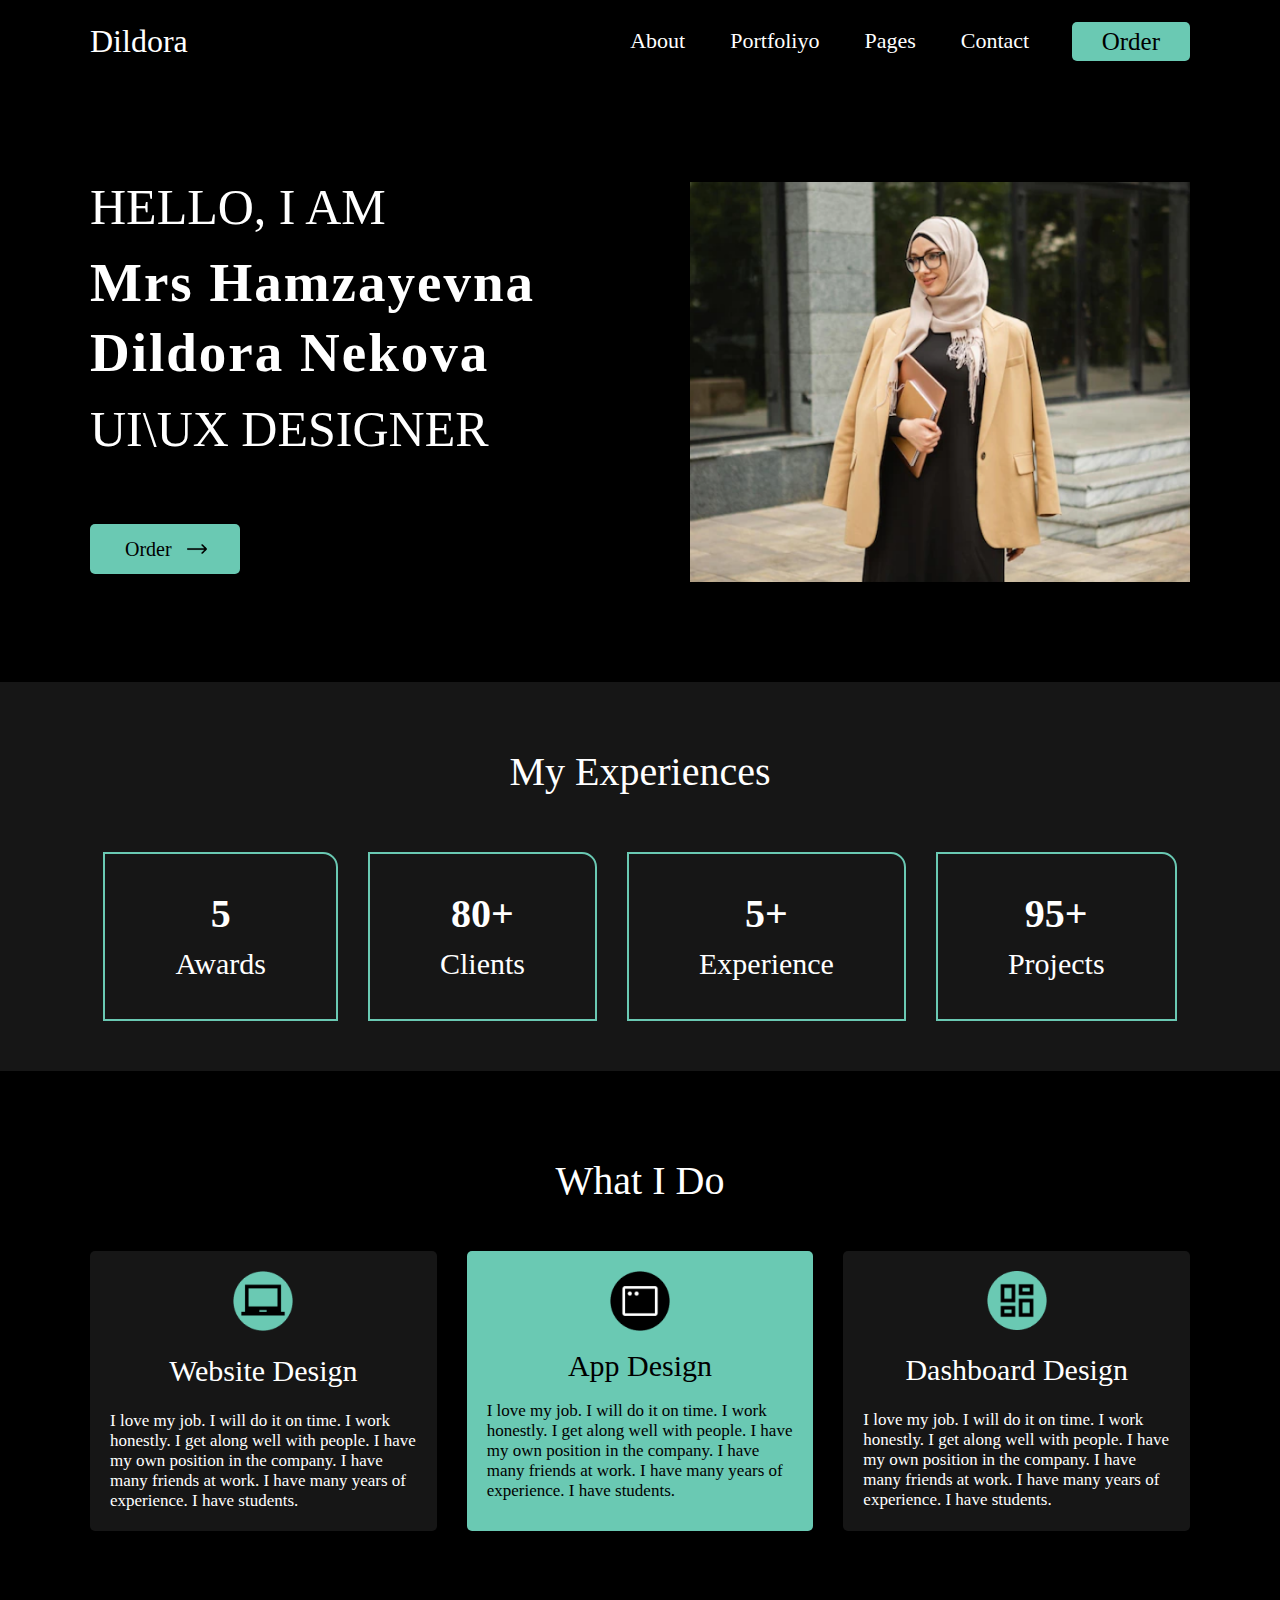
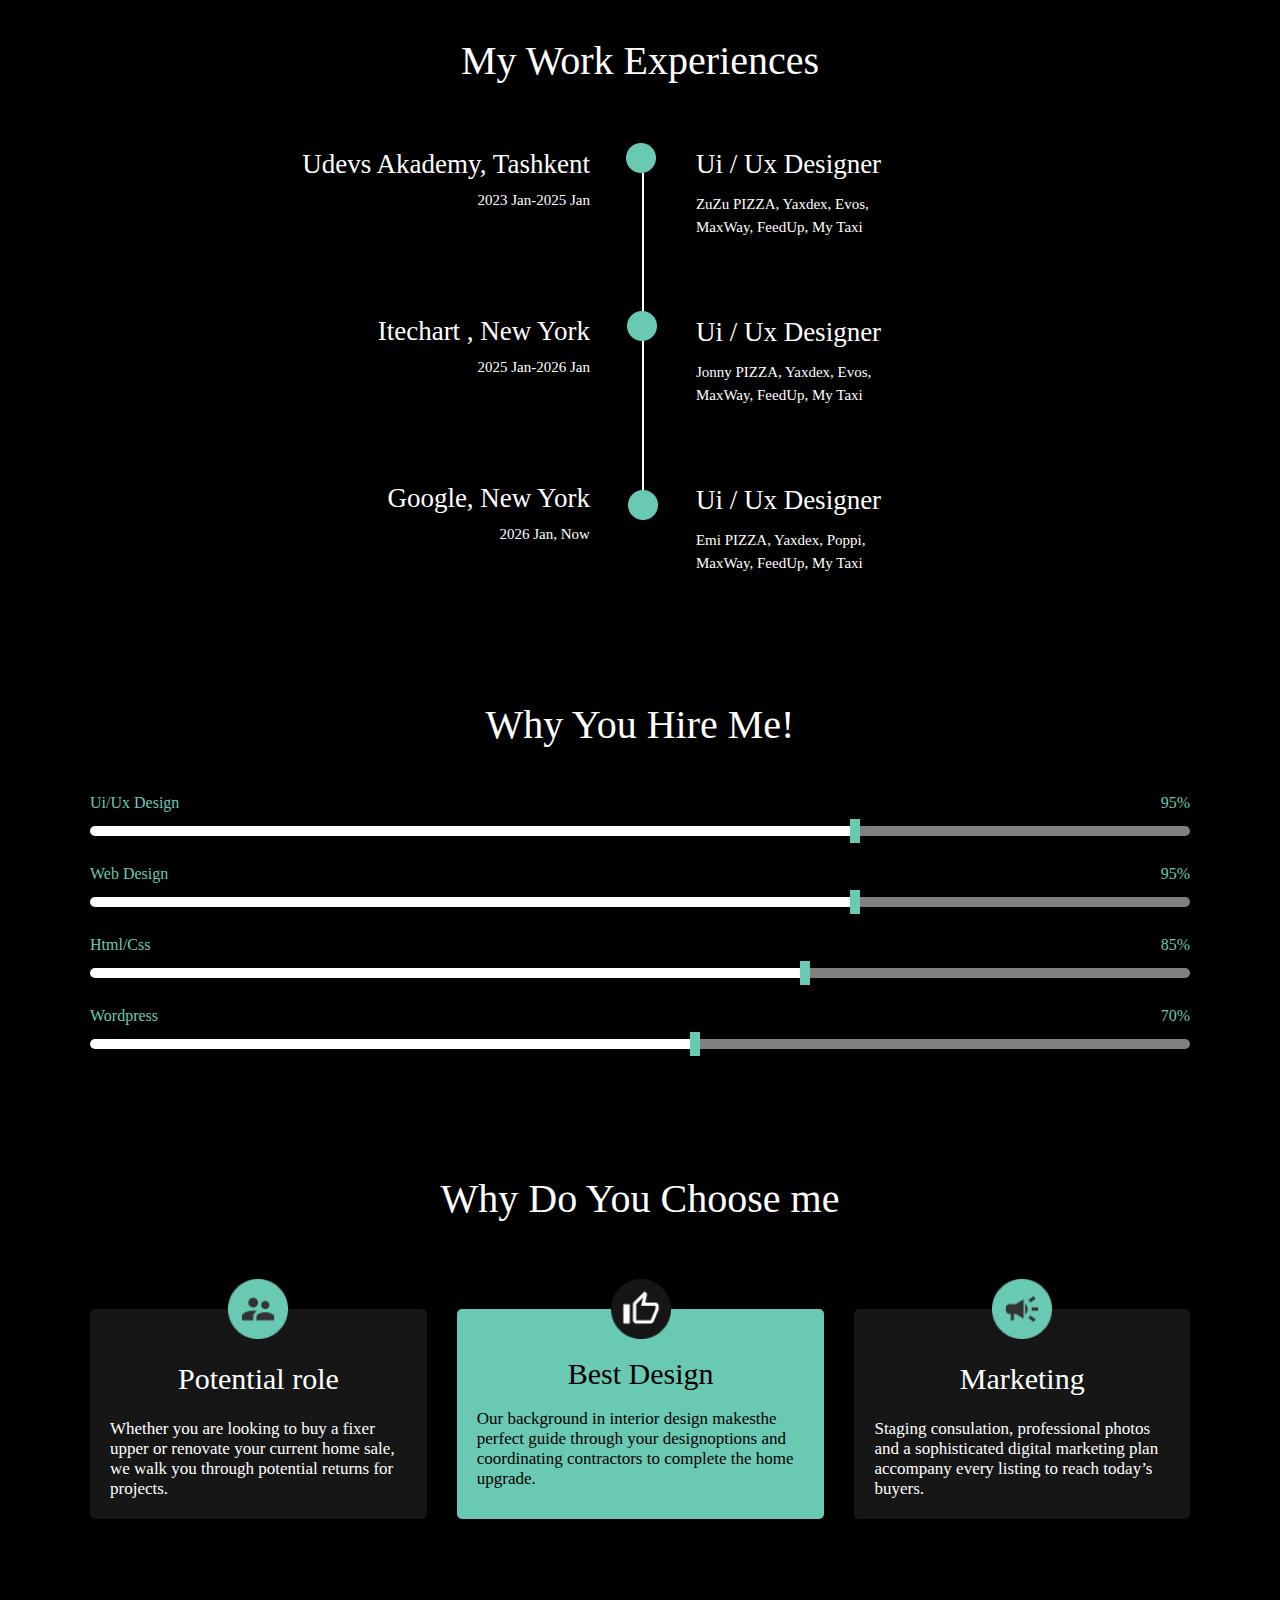
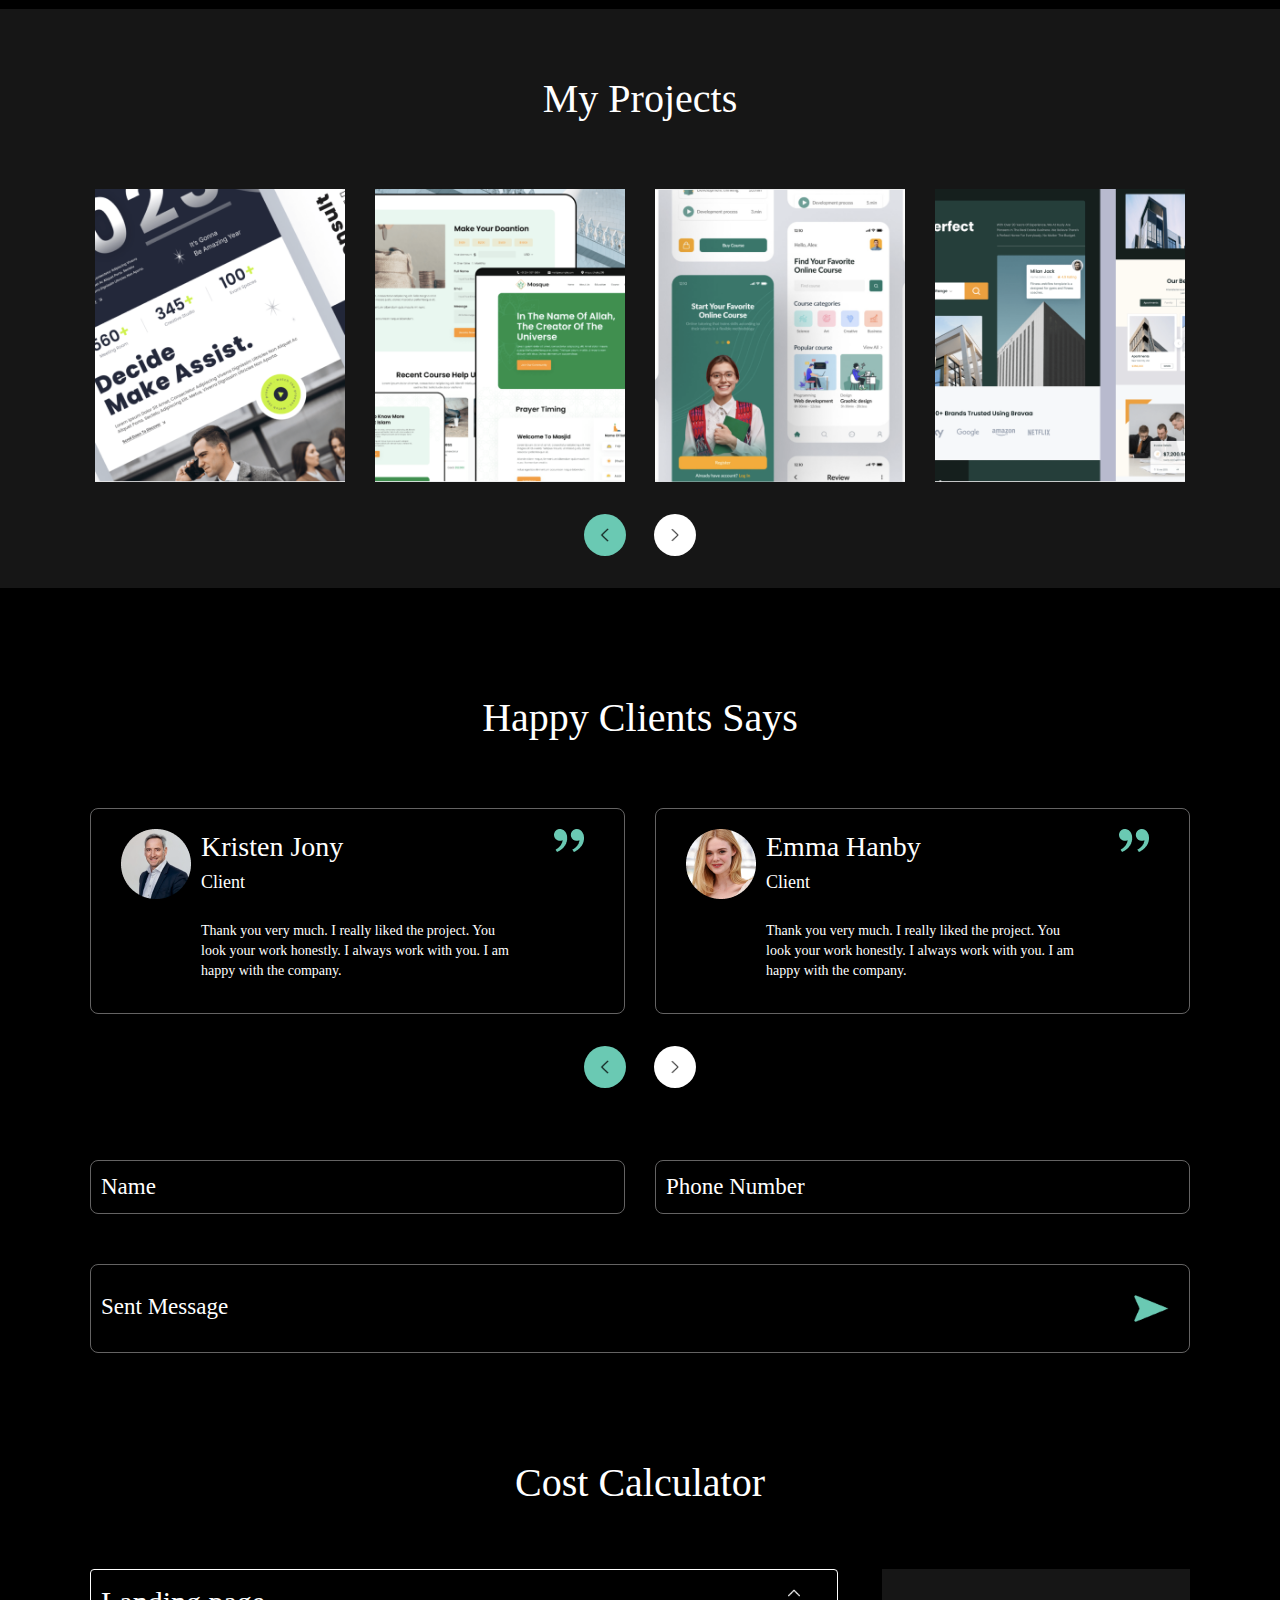
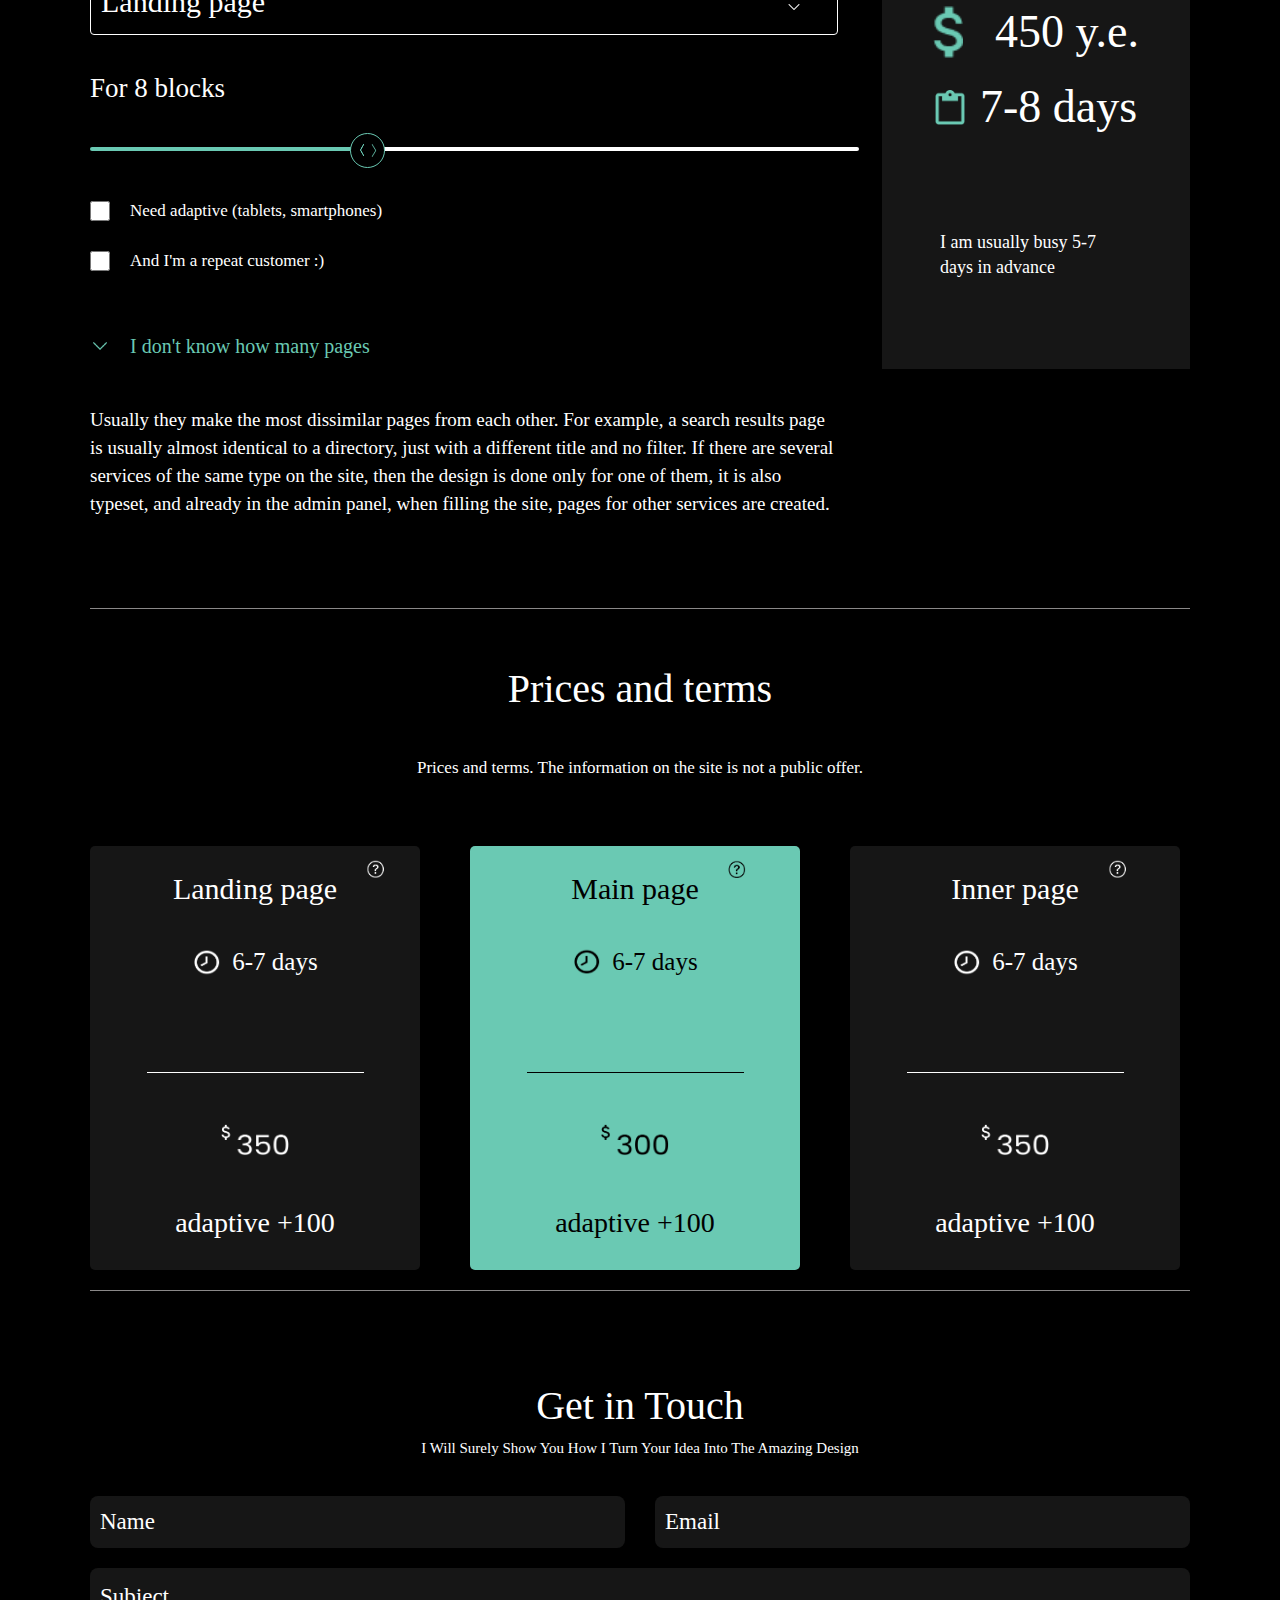
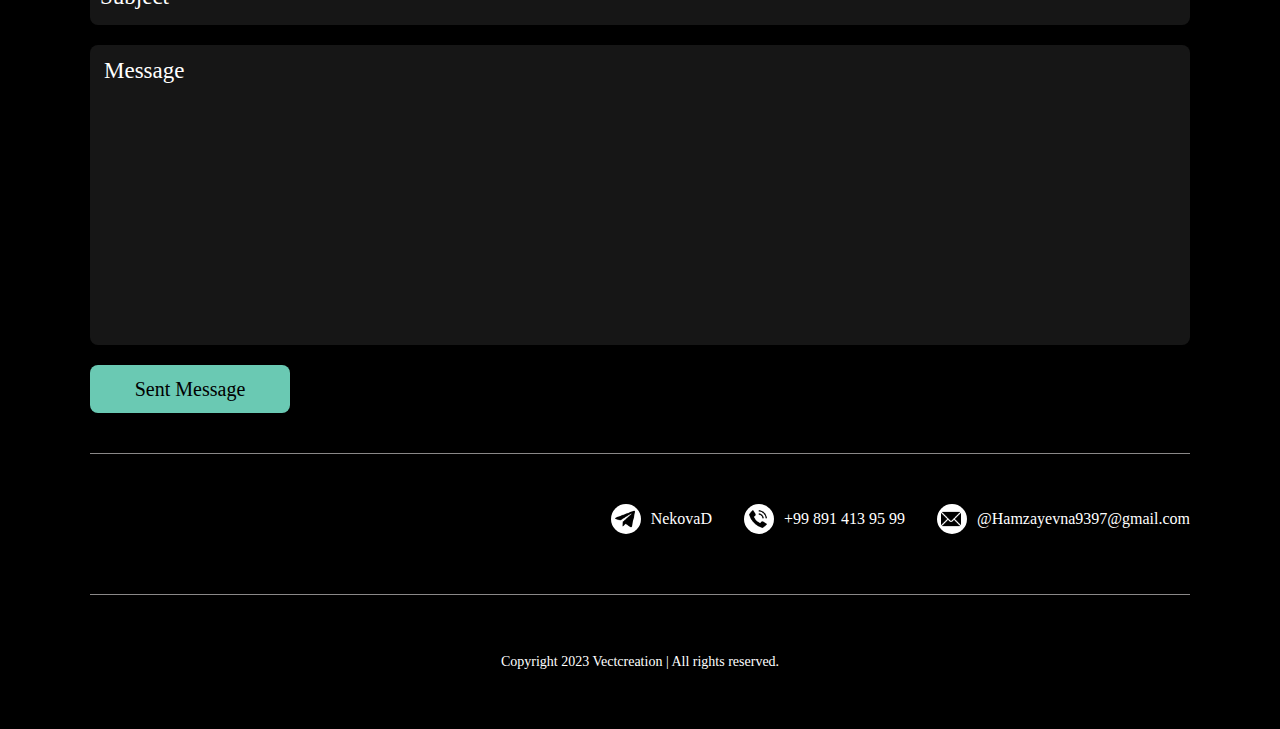
==== index.html @ 7d5b17ce "black site" ====
<!DOCTYPE html>
<html lang="en">
<head>
  <meta charset="UTF-8">
  <meta http-equiv="X-UA-Compatible" content="IE=edge">
  <meta name="viewport" content="width=device-width, initial-scale=1.0">
  <link rel="stylesheet" href="./css/style.css">
  <title>Ottakars</title>
</head>
<body>
  <div class="wrapper">
    <div class="head">
      <div class="container">
        <div class="ottakars">Dildora</div>
        <div class="head__box">
          <ul>
            <li>About</li>
            <li>Portfoliyo</li>
            <li>Pages</li>
            <li>Contact</li>
          </ul>
        </div>
        <div class="btn">Order</div>
      </div>
    </div>

    <div class="container middle">
      <div class="hello">
        <div class="hello__left">
          <div class="hello__title">
            <p>HELLO, I AM</p>
            <h3>Mrs Hamzayevna Dildora Nekova</h3>
            <p>UI\UX DESIGNER</p>
          </div>
          <div class="hello__btn">
            <p>Order</p>
            <img src="./img/rarrow.png" alt="img">
          </div>
        </div>
        <div class="hello__right">
          <img src="./img/image 150.png" alt="img">
        </div>
      </div>
    </div>

    <div class="experiences">
      <div class="cont">
        <div class="experiences__title">
          My Experiences
        </div>
        <div class="experiences__cards">
          <div class="experiences__card">
            <h3>5</h3>
            <p>Awards</p>
          </div>
          <div class="experiences__card">
            <h3>80+</h3>
            <p>Clients</p>
          </div>
          <div class="experiences__card">
            <h3>5+</h3>
            <p>Experience</p>
          </div>
          <div class="experiences__card">
            <h3>95+</h3>
            <p>Projects</p>
          </div>
        </div>
      </div>
    </div>

    <div class="container middle">
      <div class="what">
        <div class="what__title">
          What I Do
        </div>
        <div class="what__in">
          <div class="what__card">
            <img src="./img/Frame 387.png" alt="img">
            <div class="what__card-title">
              Website Design
            </div>
            <div class="what__card-subtitle">
              I love my job. I will do it on time. I work honestly. 
              I get along well with people. I have my own position in the 
              company. I have many friends at work. I have many years of 
              experience. I have students.
            </div>
          </div>
          <div class="what__card2">
            <img src="./img/ph_app-window.png" alt="img">
            <div class="what__card2-title">
              App Design
            </div>
            <div class="what__card2-subtitle">
              I love my job. I will do it on time. I work honestly. I get 
              along well with people. I have my own position in the company. 
              I have many friends at work. I have many years of experience. 
              I have students.
            </div>
          </div>
          <div class="what__card">
            <img src="./img/Frame 385.png" alt="img">
            <div class="what__card-title">
              Dashboard Design
            </div>
            <div class="what__card-subtitle">
              I love my job. I will do it on time. I work honestly. I get 
              along well with people. I have my own position in the company. 
              I have many friends at work. I have many years of experience. 
              I have students.
            </div>
          </div>
        </div>
      </div>

      <div class="mywork">
        <div class="mywork__title">
          My Work Experiences
        </div>
        <div class="mywork__middle">
          <div class="mywork__left">
            <div>
              <div class="mywork__left-title">
                Udevs Akademy, Tashkent
              </div>
              <div class="mywork__left-subtitle">
                2023 Jan-2025 Jan
              </div>
            </div>
            <div>
              <div class="mywork__left-title">
                Itechart , New York
              </div>
              <div class="mywork__left-subtitle">
                2025 Jan-2026 Jan
              </div>
            </div>
            <div>
              <div class="mywork__left-title">
                Google, New York
              </div>
              <div class="mywork__left-subtitle">
                2026 Jan, Now
              </div>
            </div>
          </div>

          <div class="mywork__center">
            <img src="./img/Line 54.png" alt="img" class="line">
            <img src="./img/Ellipse 81.png" alt="img" class="ellips">
            <img src="./img/Ellipse 81.png" alt="img" class="ellips1">
            <img src="./img/Ellipse 81.png" alt="img" class="ellips2">
          </div>

          <div class="mywork__right">
            <div>
              <div class="mywork__left-title">
                Ui / Ux Designer
              </div>
              <div class="mywork__left-subtitle">
                ZuZu PIZZA, Yaxdex, Evos, MaxWay, FeedUp, My Taxi
              </div>
            </div>
            <div>
              <div class="mywork__left-title">
                Ui / Ux Designer
              </div>
              <div class="mywork__left-subtitle">
                Jonny PIZZA, Yaxdex, Evos, MaxWay, FeedUp, My Taxi
              </div>
            </div>
            <div>
              <div class="mywork__left-title">
                Ui / Ux Designer
              </div>
              <div class="mywork__left-subtitle">
                Emi PIZZA, Yaxdex, Poppi, MaxWay, FeedUp, My Taxi
              </div>
            </div>
          </div>
        </div>
        
      </div>

      <div class="whay">
        <div class="whay__title">
          Why You Hire Me!
        </div>
        <div class="whay__protsent">
          <div class="whay__protsent-title">
            <h3>Ui/Ux Design</h3>
            <p>95%</p>
          </div>
          <div class="whay__protsent-deg">
            <div class="whay__line">
              <div class="whay__line-left"></div>
              <div class="whay__line-right"></div>
            </div>
            <div class="whay__cursor"></div>
          </div>
        </div>

        <div class="whay__protsent">
          <div class="whay__protsent-title">
            <h3>Web Design</h3>
            <p>95%</p>
          </div>
          <div class="whay__protsent-deg">
            <div class="whay__line">
              <div class="whay__line-left"></div>
              <div class="whay__line-right"></div>
            </div>
            <div class="whay__cursor"></div>
          </div>
        </div>

        <div class="whay__protsent">
          <div class="whay__protsent-title">
            <h3>Html/Css</h3>
            <p>85%</p>
          </div>
          <div class="whay__protsent-deg">
            <div class="whay__line1">
              <div class="whay__line-left1"></div>
              <div class="whay__line-right1"></div>
            </div>
            <div class="whay__cursor1"></div>
          </div>
        </div>

        <div class="whay__protsent">
          <div class="whay__protsent-title">
            <h3>Wordpress</h3>
            <p>70%</p>
          </div>
          <div class="whay__protsent-deg">
            <div class="whay__line2">
              <div class="whay__line-left2"></div>
              <div class="whay__line-right2"></div>
            </div>
            <div class="whay__cursor2"></div>
          </div>
        </div>

      </div>

      <div class="choos">
        <div class="choos__title">
          Why Do You Choose me
        </div>
        <div class="choos__in">
          <div class="choos__card">
            <img src="./img/Frame 3822.png" alt="img">
            <div class="choos__card-title">
              Potential role
            </div>
            <div class="choos__card-subtitle">
              Whether you are looking to buy a fixer upper or renovate 
              your current home sale, we walk you through potential returns 
              for projects.
            </div>
          </div>
          <div class="choos__card2">
            <img src="./img/Frame 3833.png" alt="img">
            <div class="choos__card2-title">
              Best Design
            </div>
            <div class="choos__card2-subtitle">
              Our background in interior design makesthe perfect guide 
              through your designoptions and coordinating contractors 
              to complete the home upgrade. 
            </div>
          </div>
          <div class="choos__card">
            <img src="./img/Frame 3844.png" alt="img">
            <div class="choos__card-title">
              Marketing
            </div>
            <div class="choos__card-subtitle">
              Staging consulation, professional photos and a sophisticated 
              digital marketing plan accompany every listing to reach 
              today’s buyers.
            </div>
          </div>
        </div>
      </div>
    </div>

    <div class="projects">
      <div class="projects__title">
        My Projects
      </div>
      <div class="projects__imgs">
        <img src="./img/image 1277.png" alt="img">
        <img src="./img/image 1288.png" alt="img">
        <img src="./img/image 1266.png" alt="img">
        <img src="./img/image 1300.png" alt="img">
      </div>
      <div class="projects__btns">
        <img src="./img/left-arroww .png" alt="img" class="btn1">
        <img src="./img/right-chevronn.png" alt="img" class="btn2">
      </div>
    </div>

    <div class="container middle">
      <div class="heppy">
        <div class="heppy__title">
          Happy Clients Says
        </div>
        <div class="heppy__imgs">
          <div class="heppy__left">
            <img src="./img/Ellipse 799.png" alt="img" class="vector1">
            <img src="./img/Vector.png" alt="img" class="vector">
            <div class="heppy__left-title">
              Kristen Jony
            </div> 
            <div class="heppy__left-subtitle">
              Client
            </div>
            <div class="heppy__left-description">
              Thank you very much. I really liked the project. You 
              look your work honestly. I always work with you. I am 
              happy with the company.
            </div>
          </div>

          <div class="heppy__left">
            <img src="./img/Ellipse 800.png" alt="img" class="vector1">
            <img src="./img/Vector.png" alt="img" class="vector">
            <div class="heppy__left-title">
              Emma Hanby
            </div> 
            <div class="heppy__left-subtitle">
              Client
            </div>
            <div class="heppy__left-description">
              Thank you very much. I really liked the project. You 
              look your work honestly. I always work with you. I am 
              happy with the company.
            </div>
          </div>
        </div>
        <div class="heppy__btns">
          <img src="./img/left-arroww .png" alt="img" class="btn1">
          <img src="./img/right-chevronn.png" alt="img" class="btn2">
        </div>
      </div>

      <div class="phone">
        <div class="phone__imgs">
          <div class="phone__left">
            <div class="phone__left-description">
              Name
            </div>
          </div>

          <div class="phone__left">
            <div class="phone__left-description">
              Phone Number
            </div>
          </div>
        </div>
        <div class="phone__btns">
          Sent Message
          <img src="./img/Vector2.png" alt="img">
        </div>
      </div>

      <div class="calculator">
        <div class="calculator__title">
          Cost Calculator
        </div>
        <div class="calculator-head">
          <div class="calculator__top-left">
            <div class="calculator__top-landing">
              <p>Landing page</p>
              <div class="top-bottom">
                <img src="./img/upload222.png" alt="img" class="a1">
                <img src="./img/down-arrow111.png" alt="img" class="a2">
              </div>
            </div>
            <div class="calculator__top-title">
              For  8  blocks
            </div>
            <div class="calculator-deg">
              <img src="./img/Line 59.png" alt="img" class="i1">
              <img src="./img/Line 58.png" alt="img" class="i2">
              <div class="calculator-deg-circle">
                <img src="./img/back444.png" alt="img" class="b1">
                <img src="./img/next333.png" alt="img" class="b2">
              </div>
            </div>
            <div class="chek1">
              <input type="checkbox">
              <p>Need adaptive (tablets, smartphones)</p>
            </div>
            <div class="chek2">
              <input type="checkbox">
              <p>And I'm a repeat customer :)</p>
            </div>
            <div class="calculator__top-bottom">
              <div class="arrow">
                <div class="arrow__title">
                  <img src="./img/down-arrow666.png" alt="img">
                  <p>I don't know how many pages</p>
                </div>
                <div class="arrow__sub">
                  <p>
                    Usually they make the most dissimilar pages from each 
                    other. For example, a search results page is usually 
                    almost identical to a directory, just with a different 
                    title and no filter. If there are several services of 
                    the same type on the site, then the design is done only 
                    for one of them, it is also typeset, and already in the 
                    admin panel, when filling the site, pages for other 
                    services are created.
                  </p>
                </div>
              </div>
            </div>
          </div>

          <div class="calculator__top-right-top">
            <div class="calculator__top-right">
              <div class="dollar">
                <img src="./img/Vector33.png" alt="img">
                <p>450 y.e.</p>
              </div>
              <div class="days">
                <img src="./img/Vector22.png" alt="img">
                <p>7-8 days</p>
              </div>
              <div class="calculator__subtitle">
                <p>I am usually busy 5-7 days in advance</p>
              </div>
            </div>
            <div class="calculator__top-right-b">
              
            </div>
        </div>
        </div>
      </div>

      <hr class="hr1">

      <div class="prices">
        <div class="prices__title">
          <h3>Prices and terms</h3>
          <p>Prices and terms. The information on the site is not a public offer.</p>
        </div>
        <div class="prices__in">
          <div class="prices__card">
            <div class="prices__card-title">
              <img src="./img/Screen2.png" alt="img">
              <h3>Landing page</h3>
            </div>
            <div class="prices__card-subtitle">
              <img src="./img/Screen4.png" alt="img">
              <p>6-7 days</p>
            </div> <hr>
            <div class="prices__image-number">
              <img src="./img/Screen5.png" alt="img">
            </div>
            <div class="prices__bottom">
              <p>adaptive +100</p>
            </div>
          </div>

          <div class="prices__card22">
            <div class="prices__card22-title">
              <img src="./img/Screen1.png" alt="img">
              <h3>Main page</h3>
            </div>
            <div class="prices__card22-subtitle">
              <img src="./img/Screen3.png" alt="img">
              <p>6-7 days</p>
            </div> <hr>
            <div class="prices__image-number">
              <img src="./img/Screen6.png" alt="img">
            </div>
            <div class="prices__bottom2">
              <p>adaptive +100</p>
            </div>
          </div>

          <div class="prices__card">
            <div class="prices__card-title">
              <img src="./img/Screen2.png" alt="img">
              <h3>Inner page</h3>
            </div>
            <div class="prices__card-subtitle">
              <img src="./img/Screen4.png" alt="img">
              <p>6-7 days</p>
            </div> <hr>
            <div class="prices__image-number">
              <img src="./img/Screen5.png" alt="img">
            </div>
            <div class="prices__bottom">
              <p>adaptive +100</p>
            </div>
          </div>
        </div>
      </div>

      <hr class="hr2">

      <div class="get">
        <div class="get__title">
          Get in Touch
        </div>
        <div class="get__subtitle">
          I Will Surely Show You How I Turn Your Idea Into The Amazing Design        </div>
        <div class="get__imgs">
          <div class="get__left">
            <div class="get__left-description">
              Name
            </div>
          </div>

          <div class="get__left">
            <div class="get__left-description">
              Email
            </div>
          </div>
        </div>
        <div class="get__btns">
          Subject
        </div>
        <div class="get__m">
          Message
        </div>
        <div class="get__btn">
          Sent Message
        </div>
      </div>

      <hr class="hr3">

      <div class="contact">
        <div class="telegram">
          <div class="telegram__in">
            <img src="./img/telegram.png" alt="img">
          </div>
          <p>NekovaD</p>
        </div>
        <div class="phone1">
          <div class="phone__in1">
            <img src="./img/telephone-call.png" alt="img">
          </div>
          <p>+99 891 413 95 99</p>
        </div>
        <div class="email">
          <div class="email__in">
            <img src="./img/email.png" alt="img">
          </div>
          <p>@Hamzayevna9397@gmail.com</p>
        </div>
      </div>

      <hr class="hr3">
    </div>

    <div class="all__right">
      <div class="all__right-title">
        Copyright 2023 Vectcreation  |  All rights reserved.
      </div>
    </div>
    
  </div>
</body>
</html>
---- css/style.css ----
/* "*" belgisi barcha elementlarga murojaatni anglatadi*/
* {
  font-family: "Poppins";
  padding: 0;
  margin: 0;
  border: 0;
}
/*bloklarning width ni o`zgarishini verstka uchun qulay qilib beradi*/
*,
*:before,
*:after {
  -moz-box-sizing: border-box;
  -webkit-box-sizing: border-box;
  box-sizing: border-box;
}
:focus,
:active {
  outline: none;
}
a:focus,
a:active {
  outline: none;
}
/*quyidagi teglarni blok qilib beradi*/
nav,
footer,
header,
aside {
  display: block;
}
/*elementlarning hossalarini barcha brauzerlar uchun mo`tadillashtirib beradi*/
html,
body {
  height: 100%;
  width: 100%;
  font-size: 100%;
  line-height: 1;
  font-size: 14px;
  -ms-text-size-adjusst: 100%;
  -moz-text-size-adjusst: 100%;
  -webkit-text-size-adjust: 100%;
}
/*quyidagi teglarning shriftlar oilasini vorislashi taminlanadi*/
input,
button,
textarea {
  font-family: none;
}
/*turli brauzerlarning o`ziga xos hususiyatlarini olib tashlash*/
input:-ms-clear {
  display: none;
}
button {
  cursor: pointer;
}
button:-moz-focus-innesr {
  padding: 0;
  border: 0;
}
/* a,
a:visited {
  text-decoration: none;
} */
a:hover {
  text-decoration: none;
}
ul li {
  list-style: none;
}
img {
  vertical-align: top;
}
/*sarlavharning odatdagi stillarini nullashtirish*/
h1,
h2,
h3,
h4,
h5,
h6 {
  font-size: inherit;
  font-weight: 400;
}

.wrapper {
  background: #000;
  display: flex;
  flex-direction: column;
  justify-content: space-between;
  width: 100%;
  min-height: 100vh;
}


/* Head section */

.head {
  width: 100%;
  display: flex;
  justify-content: center;
  padding: 20px;
}

.container {
  margin: 0 auto;
  display: flex;
  width: 1100px;
  align-items: center;
}

.ottakars {
  color: white;
  font-size: 32px;
}

.head__box {
  width: 100%;
}

.head__box ul {
  margin-left: 200px;
  padding: 10px;
  display: flex;
  justify-content: center;
  width: 100%;
  gap: 45px;
}

.head__box ul li {
  font-size: 22px;
  color: white;
}
 
.btn {
  color: black;
  padding: 7px 30px;
  font-size: 25px;
  background: #6AC9B3;
  border-radius: 5px;
}



/* Hello section */


.hello {
  width: 100%;
  display: flex;
  justify-content: space-between;
  margin: 100px 0;
}

.hello__title p {
  color: white;
  font-size: 50px;
}

.hello__title h3 {
  margin: 16px 0;
  color: white;
  font-size: 55px;
  width: 450px;
  font-weight: bold;
  line-height: 70px;
  letter-spacing: 2px;
}

.hello__btn {
  display: flex;
  align-items: center;
  margin-top: 70px;
}

.hello__btn {
  background: #6AC9B3;
  width: 150px;
  border-radius: 5px;
  padding: 15px 35px;
  gap: 15px;
}

.hello__btn p {
  font-size: 20px;
}

.hello__btn img {
  width: 20px;
}

.hello__right img {
  width: 500px;
}



/* experiences section */


.experiences {
  width: 100%;
  background: #161616;
  padding: 70px 0 50px;
}

.cont {
  margin: 0 auto;
  width: 1100px;
}

.experiences__title {
  font-size: 40px;
  color: white;
  margin-bottom: 60px;
  text-align: center;
}

.experiences__cards {
  display: flex;
  justify-content: center;
  gap: 30px;
}

.experiences__card {
  padding: 40px 70px;
  border: 2px solid #6AC9B3;
  border-radius: 0 15px 0 0;
}

.experiences__card h3 {
  color: white;
  text-align: center;
  font-size: 40px;
  margin-bottom: 15px;
  font-weight: bold;
}

.experiences__card p {
  color: white;
  text-align: center;
  font-size: 30px;
}



/* What section */


.what {
  width: 100%;
}

.what__title {
  width: 100%;
  font-size: 40px;
  text-align: center;
  margin: 90px 0 50px;
  color: white;
}

.what__in {
  width: 100%;
  display: flex;
  gap: 30px;
}

.what__card {
  border-radius: 5px;
  display: flex;
  flex-direction: column;
  align-items: center;
  gap: 25px;
  padding: 20px;
  background: #161616;
}

.what__card img {
  width: 60px;
}

.what__card-title {
  font-size: 30px;
  color: white;
}

.what__card-subtitle {
  font-size: 17px;
  line-height: 20px;
  color: white;
}

.what__card2 {
  border-radius: 5px;
  display: flex;
  flex-direction: column;
  align-items: center;
  gap: 20px;
  padding: 20px;
  background: #6AC9B3;
}

.what__card2-title {
  font-size: 30px;
  color: black;
}

.what__card2-subtitle {
  font-size: 17px;
  line-height: 20px;
  color: black;
}

.what__card2 img {
  width: 60px;
}



/* mywork section */


.middle {
  flex-direction: column;
}

.mywork__title {
  text-align: center;
  font-size: 40px;
  margin: 110px 0 70px;
  color: white;
}

.mywork__middle {
  display: flex;
  margin-right: 12%;
  gap: 30px;
}

.mywork__left {
  display: flex;
  flex-direction: column;
  align-items: end;
  width: 400px;
  gap: 110px;
}

.mywork__left div {
  text-align: end;
}

.mywork__right {
  display: flex;
  flex-direction: column;
  align-items: flex-end;
  gap: 80px;
}

.mywork__right .mywork__left-subtitle{
  width: 220px;
  line-height: 23px;
}

.mywork__left-title {
  font-size: 27px;
  color: white;
  margin-bottom: 15px;
}

.mywork__left-subtitle {
  font-size: 15px;
  color: white;
}

.mywork__center .line {
  width: 2px;
  height: 340px;
  color: #6AC9B3;
}

.mywork__center {
  position: relative;
  padding: 22px;
}

.mywork__center .ellips {
  position: absolute;
  top: -8px;
  left: 6px;
}

.mywork__center .ellips1 {
  position: absolute;
  top: 160px;
  left: 7px;
}

.mywork__center .ellips2 {
  position: absolute;
  bottom: 55px;
  left: 8px;
}




/* Whay section */


.whay {
  margin-top: 130px;
  width: 100%;
}

.whay__title {
  color: white;
  font-size: 40px;
  text-align: center;
  margin-bottom: 20px;
}

.whay__protsent {
  padding-top: 30px;
}

.whay__protsent-title {
  display: flex;
  justify-content: space-between;
  margin-bottom: 15px;
}

.whay__protsent-title h3 {
  color: white;
  font-size: 16px;
  color: #6AC9B3;
}

.whay__protsent-title p {
  color: white;
  font-size: 16px;
  color: #6AC9B3;
}

.whay__protsent-deg {
  width: 100%;
  position: relative;
}

.whay__line {
  display: flex;
}

.whay__line-left {
  background: #FFFFFF;
  height: 10px;
  border-radius: 15px 0 0 15px;
  width: 70%;
}

.whay__line-right {
  background: #FFFFFF80;
  height: 10px;
  border-radius: 0 15px 15px 0;
  width: 30%;
}

.whay__cursor {
  position: absolute;
  right: 330px;
  top: -7px;
  height: 24px;
  width: 10px;
  background: #6AC9B3;
}

.whay__line1 {
  display: flex;
}

.whay__line-left1 {
  background: #FFFFFF;
  height: 10px;
  border-radius: 15px 0 0 15px;
  width: 65%;
}

.whay__line-right1 {
  background: #FFFFFF80;
  height: 10px;
  border-radius: 0 15px 15px 0;
  width: 35%;
}

.whay__cursor1 {
  position: absolute;
  right: 380px;
  top: -7px;
  height: 24px;
  width: 10px;
  background: #6AC9B3;
}

.whay__line2 {
  display: flex;
}

.whay__line-left2 {
  background: #FFFFFF;
  height: 10px;
  border-radius: 15px 0 0 15px;
  width: 55%;
}

.whay__line-right2 {
  background: #FFFFFF80;
  height: 10px;
  border-radius: 0 15px 15px 0;
  width: 45%;
}

.whay__cursor2 {
  position: absolute;
  right: 490px;
  top: -7px;
  height: 24px;
  width: 10px;
  background: #6AC9B3;
}



/* Choose section */



.choos {
  width: 100%;
  margin-top: 40px;
}

.choos__title {
  width: 100%;
  font-size: 40px;
  text-align: center;
  margin: 90px 0 90px;
  color: white;
}

.choos__in {
  width: 100%;
  display: flex;
  gap: 30px;
}

.choos__card {
  border-radius: 5px;
  display: flex;
  flex-direction: column;
  align-items: center;
  gap: 25px;
  padding: 20px;
  background: #161616;
}

.choos__card img {
  margin-top: -50px;
  width: 60px;
}

.choos__card-title {
  font-size: 30px;
  color: white;
}

.choos__card-subtitle {
  font-size: 17px;
  line-height: 20px;
  color: white;
}

.choos__card2 {
  border-radius: 5px;
  display: flex;
  flex-direction: column;
  align-items: center;
  gap: 20px;
  padding: 20px;
  background: #6AC9B3;
}

.choos__card2-title {
  font-size: 30px;
  color: black;
}

.choos__card2-subtitle {
  font-size: 17px;
  line-height: 20px;
  color: black;
}

.choos__card2 img {
  width: 60px;
  margin-top: -50px;
}



/* projects section */


.projects {
  margin-top: 90px;
  width: 100%;
  background: #161616;
}

.projects__title {
  text-align: center;
  color: white;
  font-size: 40px;
  padding: 10px 0;
  margin: 60px 0;
}

.projects__imgs {
  display: flex;
  justify-content: center;
  gap: 30px;
}

.projects__imgs img {
  width: 250px;
}

.btn1 {
  background: #6AC9B3;
}

.btn2 {
  background: white;
}

.projects__btns {
  display: flex;
  justify-content: center;
  padding: 32px;
  gap: 28px;
}

.projects__btns img {
  padding: 14px;
  height: 42px;
  border-radius: 50%;
}



/* Heppy section */



.heppy {
  margin-top: 40px;
  width: 100%;
  background: black;
}

.heppy__title {
  text-align: center;
  color: white;
  font-size: 40px;
  padding: 10px 0;
  margin: 60px 0;
}

.heppy__imgs {
  display: flex;
  justify-content: center;
  gap: 30px;
}

.heppy__left {
  border: 1px solid rgb(100, 99, 99);
  border-radius: 8px;
  padding: 24px 110px 32px;
  position: relative;
}

.vector1 {
  top: 20px;
  left: 30px;
  position: absolute;
}

.vector {
  position: absolute;
  top: 20px;
  right: 40px;
}

.heppy__left-title {
  margin-bottom: 12px;
  color: white;
  font-size: 28px;
}

.heppy__left-subtitle {
  color: white;
  margin-bottom: 30px;
  font-size: 18px;
}

.heppy__left-description {
  color: white;
  line-height: 20px;
}

.btn1 {
  background: #6AC9B3;
}

.btn2 {
  background: white;
}

.heppy__btns {
  display: flex;
  justify-content: center;
  padding: 32px;
  gap: 28px;
}

.heppy__btns img {
  padding: 14px;
  height: 42px;
  border-radius: 50%;
}




/* phone section */


.phone {
  margin-top: 40px;
  width: 100%;
  background: black;
}

.phone__left {
  border: 1px solid rgb(100, 99, 99);
  border-radius: 8px;
  padding: 16px 10px;
  width: 100%;
  position: relative;
}

.phone__imgs {
  display: flex;
  justify-content: center;
  gap: 30px;
}

.phone__left-description {
  color: white;
  font-size: 23px;
  line-height: 20px;
}

.phone__btns {
  border: 1px solid rgb(100, 99, 99);
  border-radius: 8px;
  padding: 30px 20px 30px 10px;
  width: 100%;
  color: white;
  font-size: 23px;
  margin-top: 50px;
  display: flex;
  justify-content: space-between;
  position: relative;
}

.phone__btns img {
  width: 35px;
}



/* calculator section */

.calculator {
  width: 100%;
  margin: 110px 0 90px;
}

.calculator__title {
  font-size: 40px;
  color: white;
  margin-bottom: 66px;
  text-align: center;
}

.calculator-head {
  width: 100%;
  display: flex;
  justify-content: space-between;
}

.calculator__top-left {
  width: 68%;
  display: flex;
  flex-direction: column;
}

.calculator__top-landing {
  display: flex;
  justify-content: space-between;
  padding: 17px 35px 17px 10px;
  border-radius: 4px;
  border: 1px solid white;
  margin-bottom: 20px;
}

.calculator__top-landing p {
  color: white;
  font-size: 30px;
}

.top-bottom {
  display: flex;
  flex-direction: column;
}

.a1 {
  width: 12px;
  margin-left: 2px;
}

.a2 {
  width: 16px;
}

.calculator__top-title {
  margin-top: 20px;
  font-size: 27px;
  color: white;
}

.calculator-deg {
  position: relative;
  display: flex;
  margin: 45px 0;
}

.i1 {
  height: 4px;
  border-radius: 4px 0 0 4px;
}

.i2 {
  border-radius: 0 4px 4px 0;
  height: 4px;
}

.calculator-deg-circle {
  width: 35px;
  height: 35px;
  border-radius: 50%;
  display: flex;
  align-items: center;
  justify-content: center;
  position: absolute;
  top: -14px;
  left: 260px;
  gap: 3px;
  background: #000;
  border: 1px solid #6AC9B3;
  margin-bottom: 60px;
}

.b1 {
  width: 10px;
  height: 18px;
}

.b2 {
  width: 8px;
  height: 13px;
}

.chek1 {
  display: flex;
  gap: 20px;
  margin-bottom: 20px;
  align-items: center;
}

.chek1 p {
  color: white;
  font-size: 17px;
}

.chek1 input {
  height: 30px;
  width: 20px;
}

.chek2 input {
  height: 30px;
  width: 20px;
}

.chek2 {
  display: flex;
  gap: 20px;
  align-items: center;
}

.chek2 p {
  color: white;
  font-size: 17px;
}

.arrow__title {
  display: flex;
  margin-top: 60px;
  align-items: center;
}

.arrow__title img {
  width: 20px;
  margin-right: 20px;
}

.arrow__title p {
  color: #6AC9B3;
  font-size: 20px;
}

.arrow__sub {
  margin-top: 50px;
}

.arrow__sub p {
  color: white;
  line-height: 28px;
  font-size: 19px;
}

.calculator__top-right-top {
  display: flex;
  flex-direction: column;
  width: 28%;
}

.calculator__top-right {
  width: 100%;
  height: 400px;
  background: #161616;
  display: flex;
  flex-direction: column;
  align-items: center;
  padding: 37px;
}

.dollar {
  display: flex;
  gap: 15px;
  margin-bottom: 26px;
  align-items: center;
}

.dollar img {
  width: 30px;
  margin-right: 17px;
}

.dollar p {
  color: white;
  font-size: 46px;
}

.days {
  display: flex;
  gap: 15px;
  align-items: center;
}

.days img {
  width: 30px;
}

.days p {
  color: white;
  font-size: 46px;
}

.calculator__subtitle {
  font-size: 18px;
  color: white;
  width: 160px;
  margin-left: -32px;
  line-height: 25px;
  margin-top: 100px;
}

.calculator__top-right-b {
  background: #000;
  height: 100px;
  width: 100%;
}


.hr1 {
  width: 100%;
  height: 1px;
  background: rgb(138, 136, 136);
}

.hr2 {
  width: 100%;
  height: 1px;
  margin-top: 20px;
  background: rgb(138, 136, 136);
}

.hr3 {
  width: 100%;
  height: 1px;
  margin-top: 40px;
  background: rgb(138, 136, 136);
}


/* prices section */



.prices {
  width: 100%;
}

.prices__title {
  width: 100%;
}

.prices__title h3 {
  font-size: 40px;
  text-align: center;
  margin: 60px 0 50px;
  color: white;
}

.prices__title p {
  font-size: 17px;
  text-align: center;
  margin: 0px 0 70px;
  color: white;
}

.prices__in {
  width: 100%;
  display: flex;
  gap: 50px;
}

.prices__card {
  border-radius: 5px;
  display: flex;
  flex-direction: column;
  align-items: center;
  gap: 25px;
  padding: 10px;
  width: 30%;
  background: #161616;
}

.prices__card22 {
  border-radius: 5px;
  display: flex;
  flex-direction: column;
  align-items: center;
  gap: 25px;
  padding: 10px;
  width: 30%;
  background: #6AC9B3;
}

.prices__card hr {
  background: white;
  width: 70%;
  height: 1px;
}

.prices__card22 hr {
  background: black;
  width: 70%;
  height: 1px;
}

.prices__card2 hr {
  background: black;
  width: 70%;
  height: 1px;
}

.prices__card-title {
  position: relative;
}

.prices__card22-title {
  position: relative;
}

.prices__card-title img {
  position: absolute;
  width: 24px;
  height: 26px;
  top: 0;
  right: -50px;
}

.prices__card22-title img {
  position: absolute;
  width: 24px;
  height: 26px;
  top: 0;
  right: -50px;
}

.prices__card-title h3 {
  font-size: 30px;
  color: white;
  margin: 18px 0;
}

.prices__card22-title h3 {
  font-size: 30px;
  color: black;
  margin: 18px 0;
}

.prices__image-number {
  margin: 25px 0 28px;
}

.prices__image-number img {
  width: 70px;
  height: 33px;
}

.prices__bottom {
  color: white;
  font-size: 28px;
  margin-bottom: 23px;
}

.prices__bottom2 {
  color: black;
  font-size: 28px;
  margin-bottom: 23px;
}

.prices__card-subtitle {
  display: flex;
  width: 100%;
  gap: 10px;
  align-items: center;
  justify-content: center;
  margin-bottom: 70px;
}

.prices__card22-subtitle {
  display: flex;
  width: 100%;
  gap: 10px;
  align-items: center;
  justify-content: center;
  margin-bottom: 70px;
}

.prices__card-subtitle p {
  font-size: 25px;
  line-height: 20px;
  color: white;
}

.prices__card22-subtitle p {
  font-size: 25px;
  line-height: 20px;
  color: black;
}

.prices__card-subtitle img {
  width: 30px;
  height: 30px;
}

.prices__card22-subtitle img {
  width: 30px;
  height: 30px;
}





/* phone section */


.get {
  margin-top: 40px;
  width: 100%;
  background: black;
}

.get__title {
  color: white;
  font-size: 40px;
  text-align: center;
  margin: 55px 0 15px;
}

.get__subtitle {
  color: white;
  font-size: 15px;
  text-align: center;
  margin-bottom: 40px;
}

.get__left {
  background: #161616;
  border-radius: 8px;
  padding: 16px 10px;
  width: 100%;
  position: relative;
}

.get__imgs {
  display: flex;
  justify-content: center;
  gap: 30px;
}

.get__left-description {
  color: white;
  font-size: 23px;
  line-height: 20px;
}

.get__btns {
  background: #161616;
  border-radius: 8px;
  padding: 17px 20px 17px 10px;
  width: 100%;
  color: white;
  font-size: 23px;
  margin-top: 20px;
  display: flex;
  justify-content: space-between;
  position: relative;
}

.get__m {
  width: 100%;
  height: 300px;
  background: #161616;
  border-radius: 8px;
  margin-top: 20px;
  color: white;
  font-size: 23px;
  padding: 14px;
}

.get__btn {
  background: #6AC9B3;
  font-size: 20px;
  color: black;
  padding: 14px;
  width: 200px;
  margin-top: 20px;
  border-radius: 8px;
  text-align: center;
}



/* contact section */


.contact {
  display: flex;
  justify-content: flex-end;
  gap: 32px;
  width: 100%;
  margin: 50px 0 20px;
}

.telegram {
  display: flex;
  gap: 15px;
  align-items: center;
  gap: 10px;
}

.telegram p {
  color: white;
  font-size: 16px;
}

.telegram__in {
  display: flex;
  align-items: center;
  padding-left: 4px;
  width: 30px;
  height: 30px;
  background: white;
  border-radius: 50%;
}

.telegram__in img {
  width: 20px;
  height: 20px;
}

.phone1 {
  display: flex;
  gap: 15px;
  align-items: center;
  gap: 10px;
}

.phone__in1 {
  display: flex;
  align-items: center;
  padding-left: 4px;
  gap: 15px;
  width: 30px;
  height: 30px;
  background: white;
  border-radius: 50%;
}

.phone__in1 img { 
  width: 20px;
  height: 20px;
}

.phone1 p {
  color: white;
  font-size: 16px;
}

.email {
  display: flex;
  gap: 15px;
  align-items: center;
  gap: 10px;
}

.email__in {
  display: flex;
  align-items: center;
  padding-left: 4px;
  gap: 15px;
  width: 30px;
  height: 30px;
  background: white;
  border-radius: 50%;
}

.email__in img {
  width: 20px;
  height: 20px;
}

.email p {
  color: white;
  font-size: 16px;
}




/* All section */


.all__right {
  padding: 30px;
  width: 100%;
  margin: 30px 0;
}

.all__right-title {
  font-size: 14px;
  text-align: center;
  color: white;
}
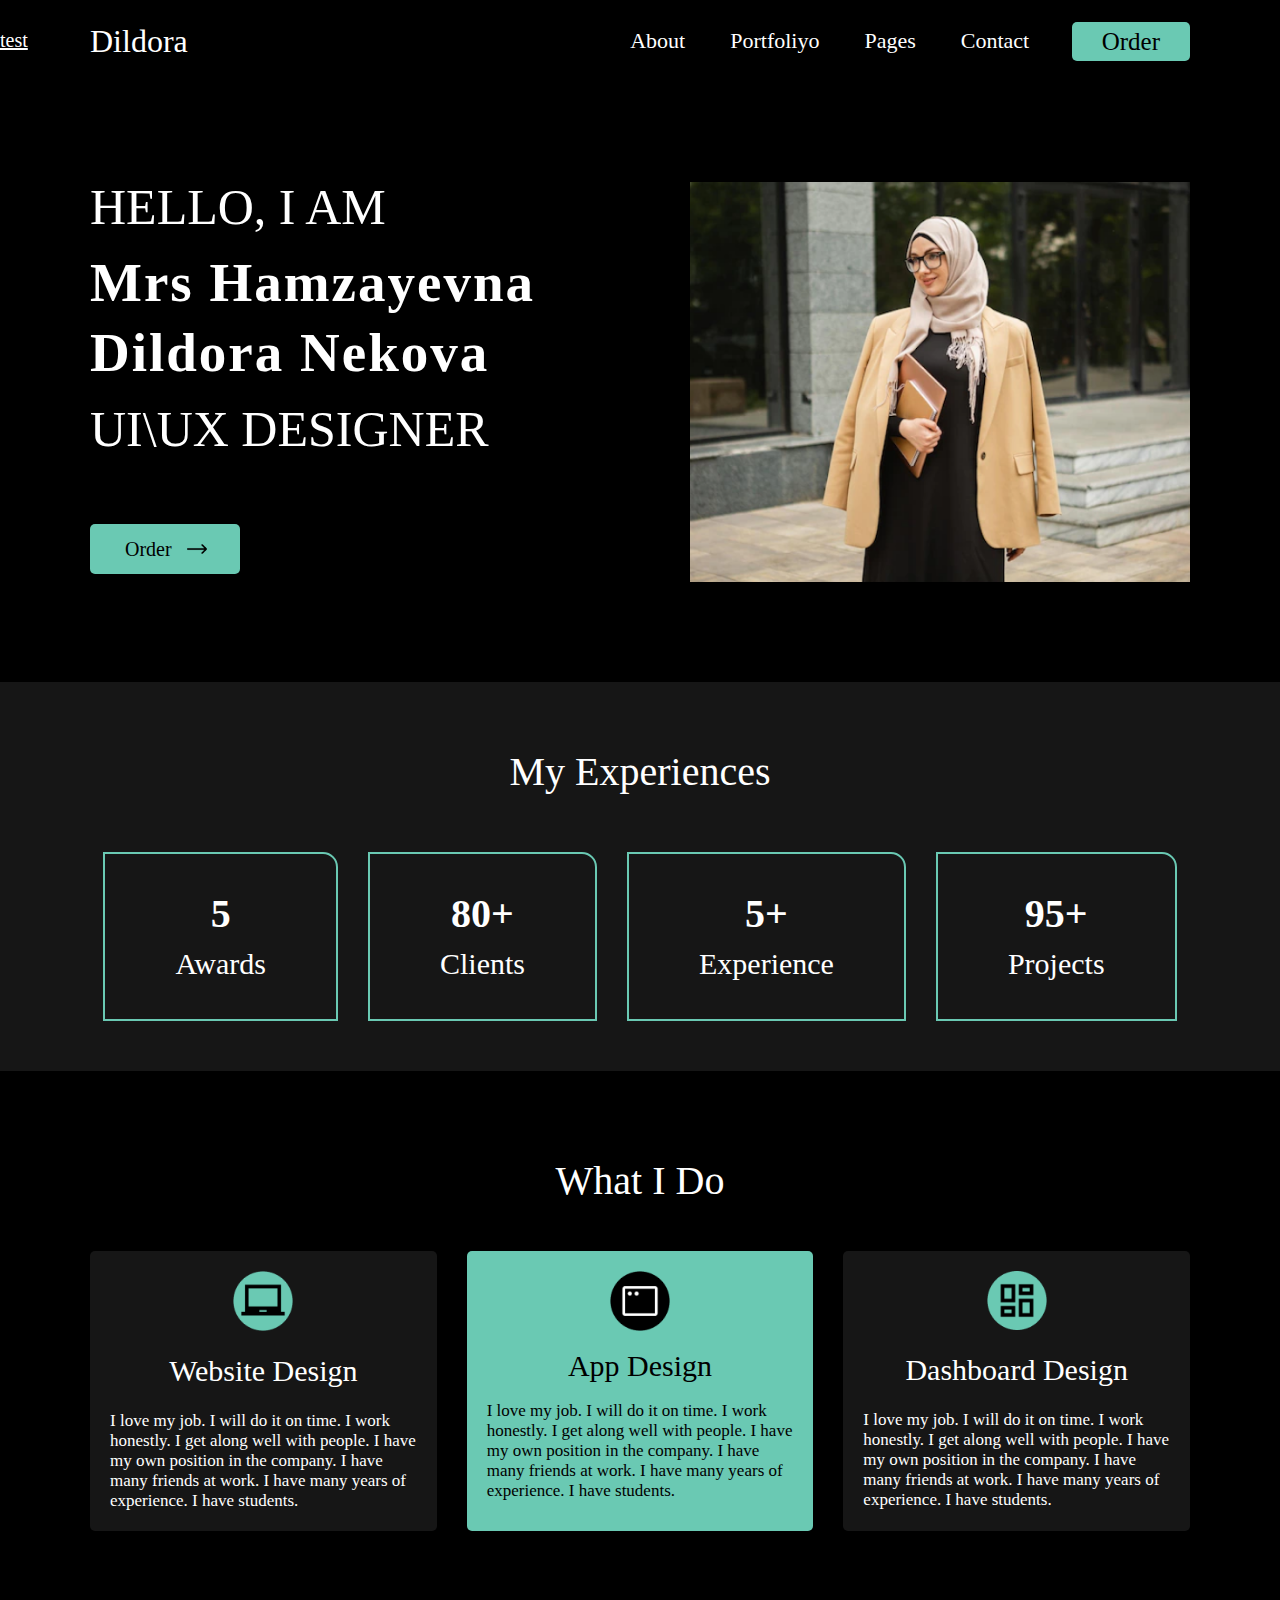
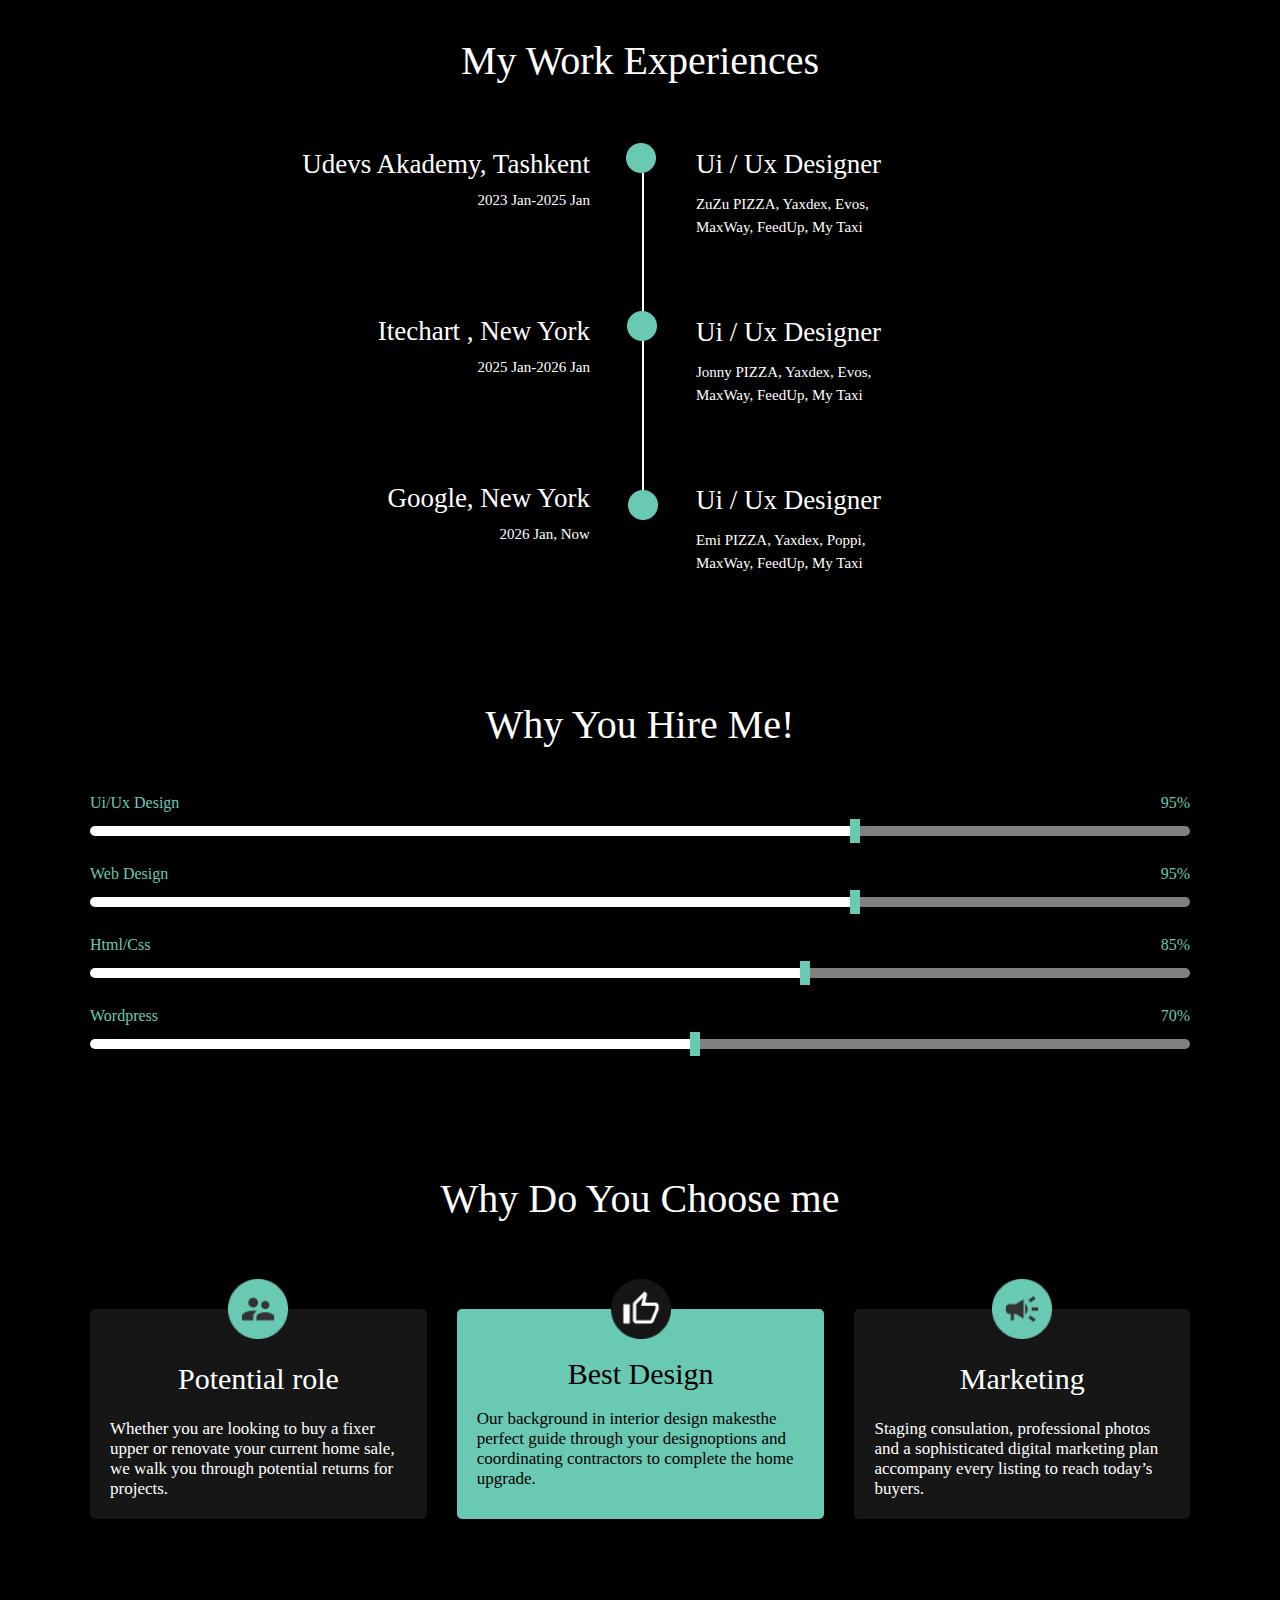
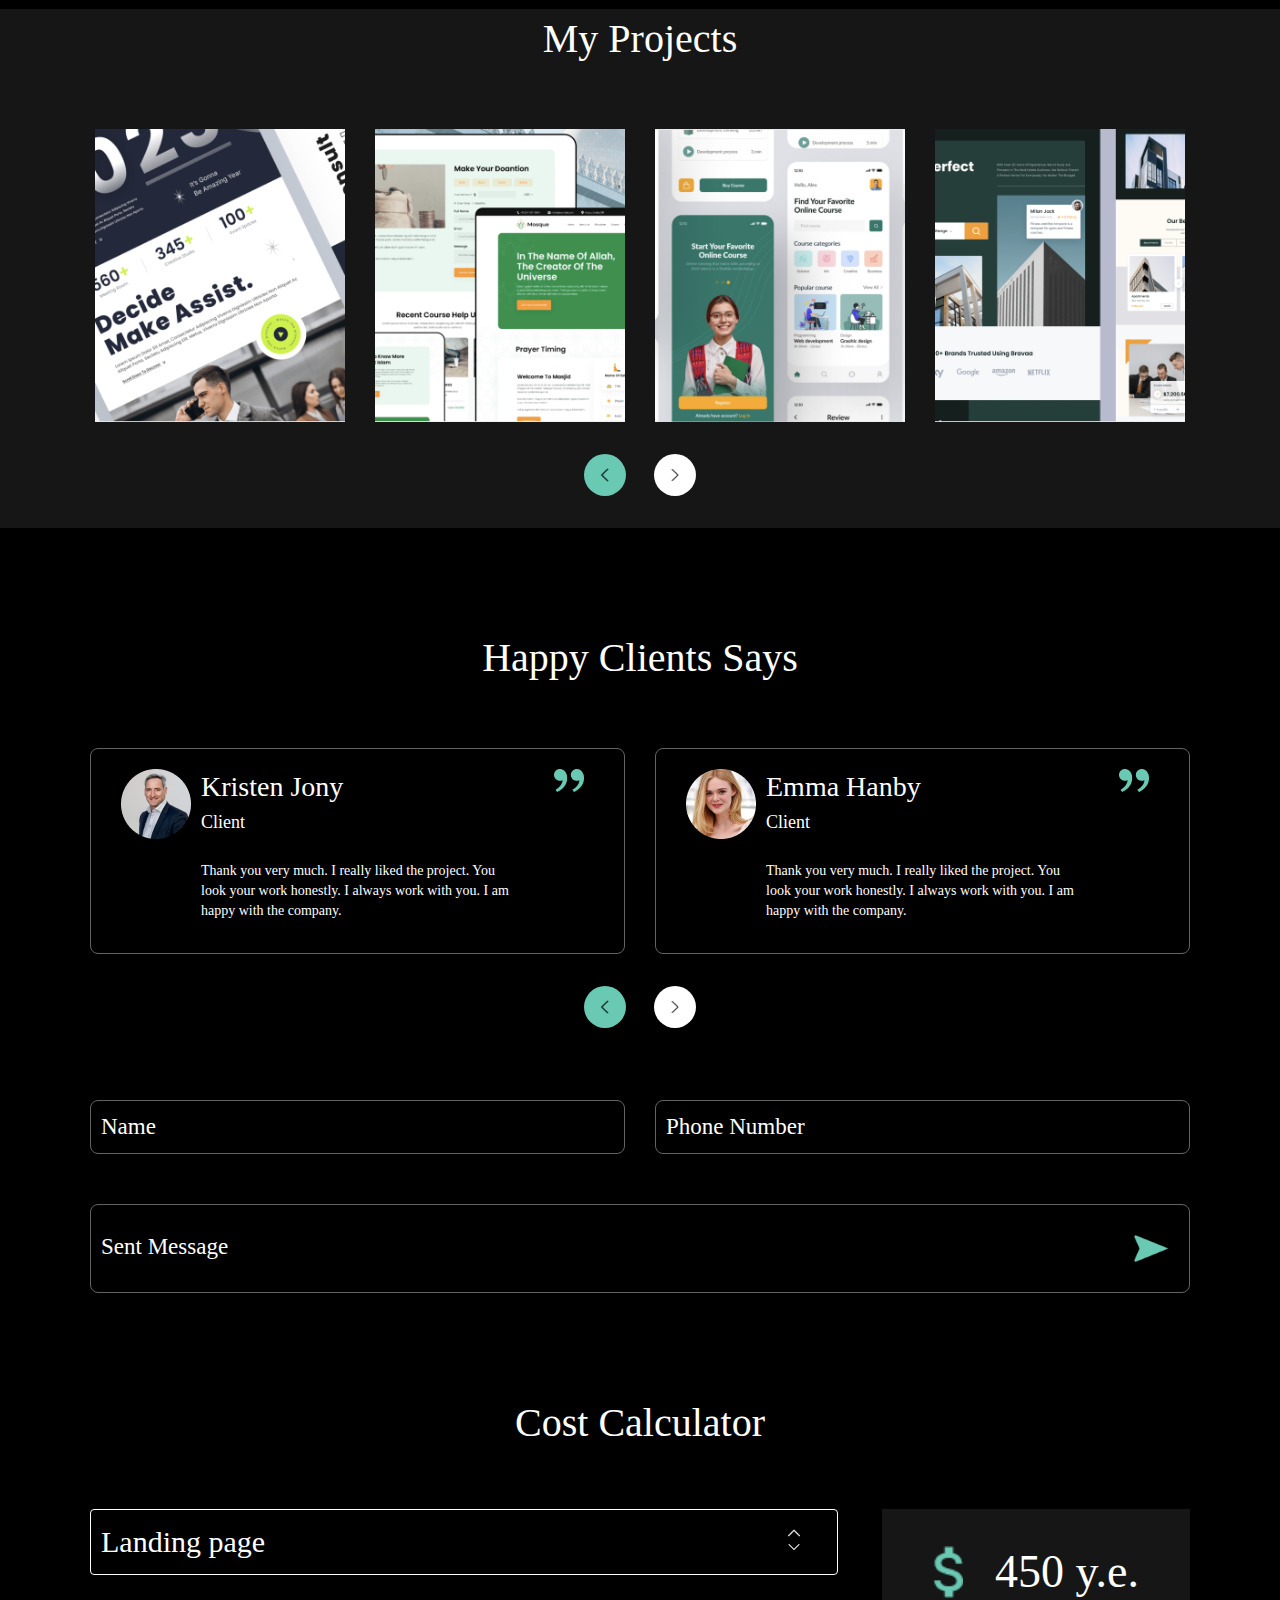
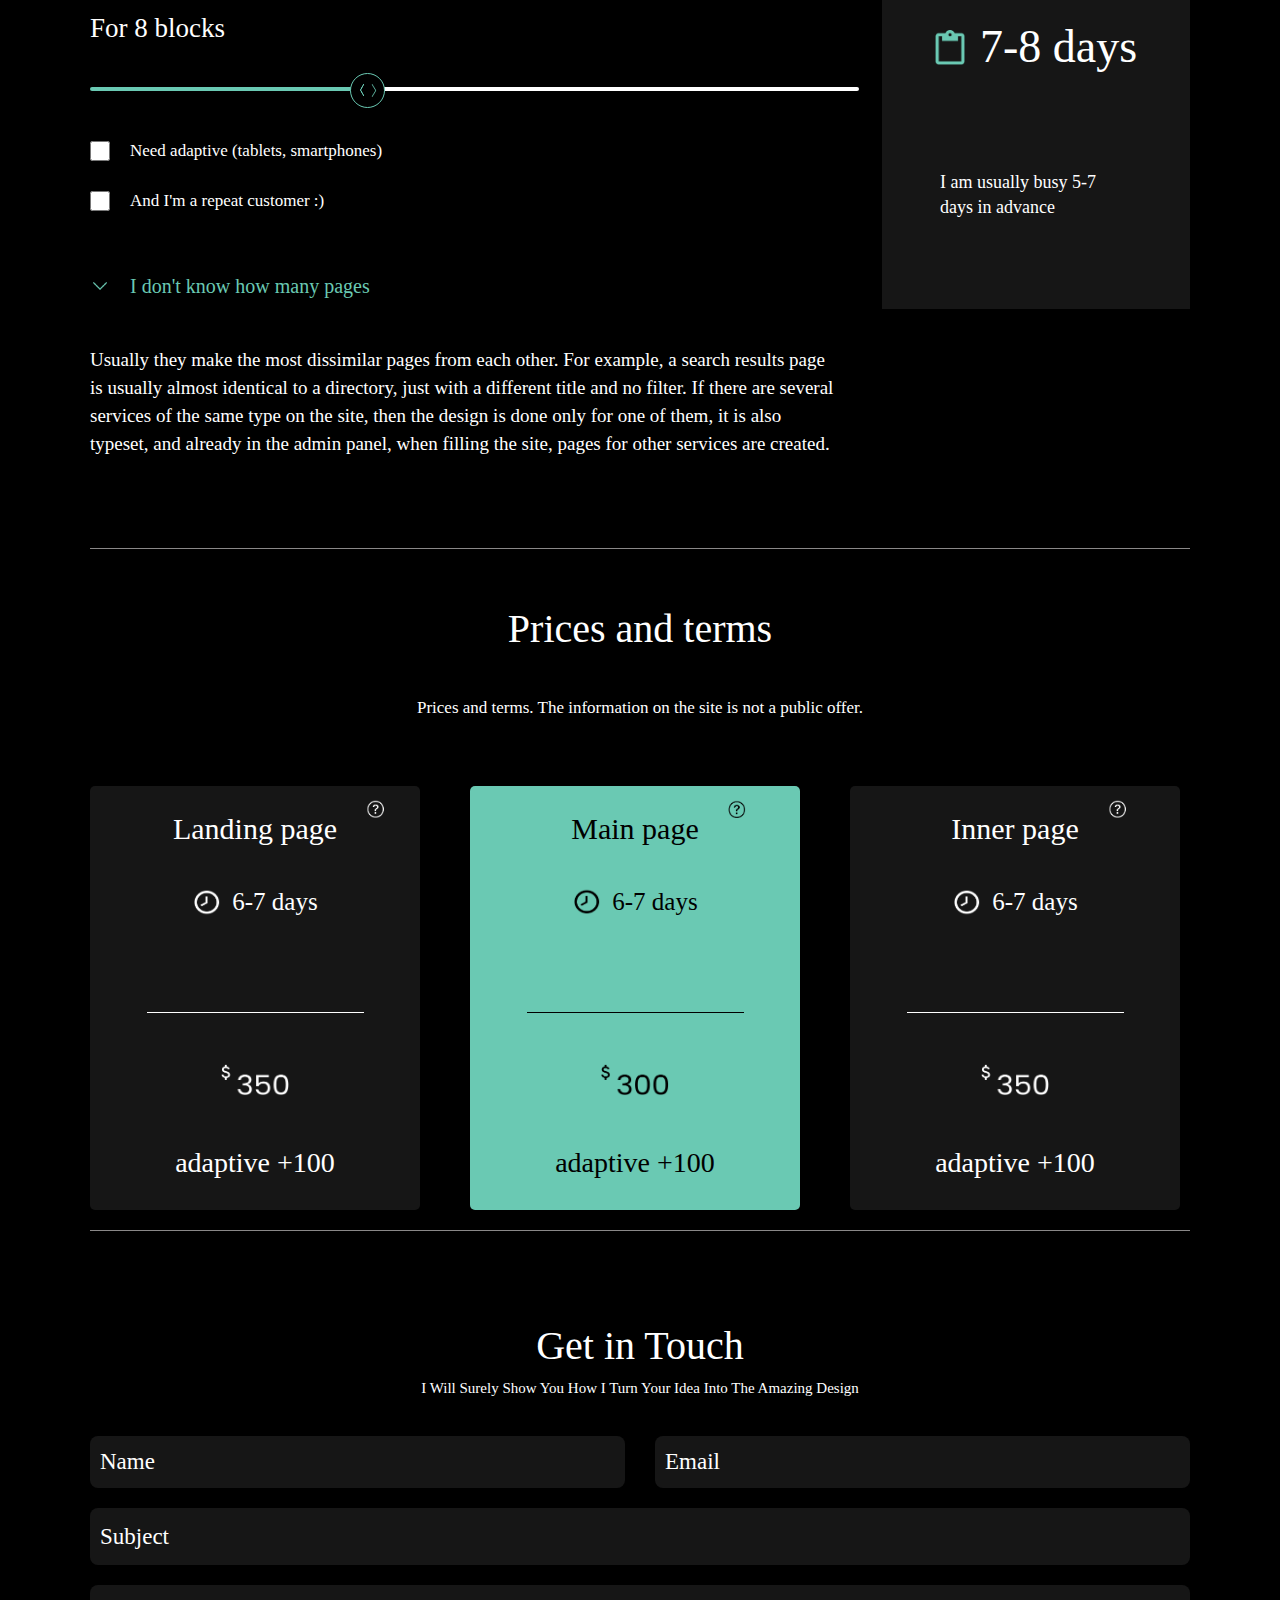
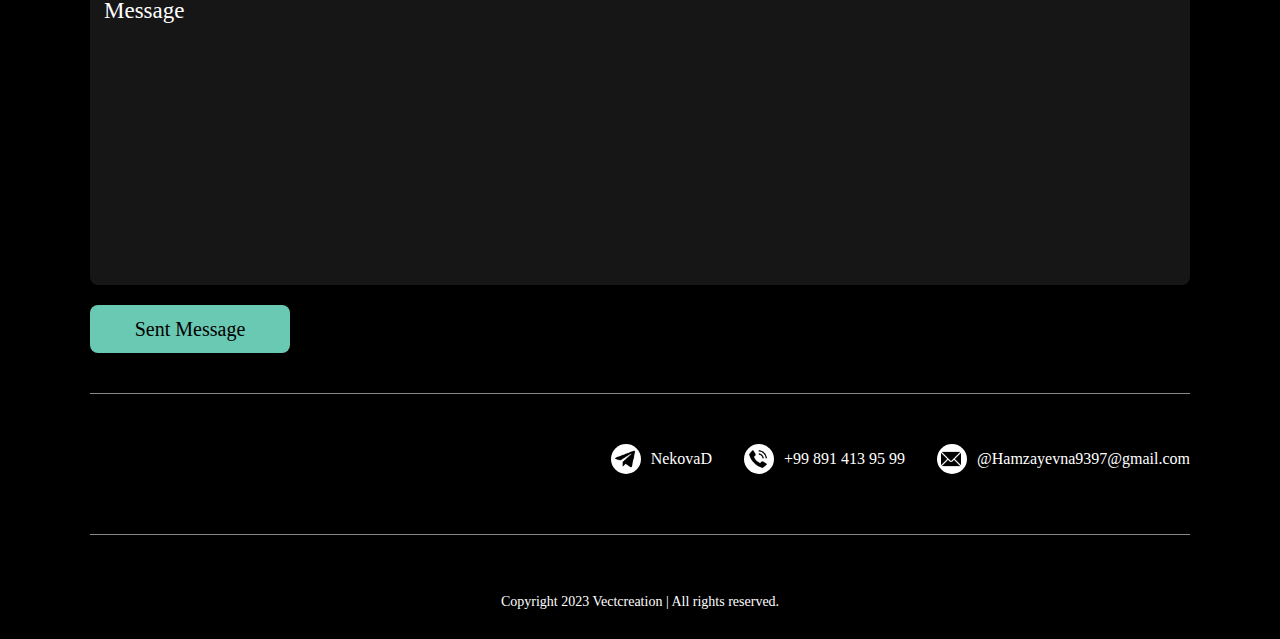
==== commit 207ccd80: "added test" ====
--- a/index.html
+++ b/index.html
@@ -5,10 +5,11 @@
   <meta http-equiv="X-UA-Compatible" content="IE=edge">
   <meta name="viewport" content="width=device-width, initial-scale=1.0">
   <link rel="stylesheet" href="./css/style.css">
-  <title>Ottakars</title>
+  <title>Portfolio</title>
 </head>
 <body>
   <div class="wrapper">
+    <a href="https://kun.uz" class="test"><p>test</p></a>
     <div class="head">
       <div class="container">
         <div class="ottakars">Dildora</div>
--- a/css/style.css
+++ b/css/style.css
@@ -83,13 +83,19 @@
 
 .wrapper {
   background: #000;
-  display: flex;
+  /* display: flex;
   flex-direction: column;
-  justify-content: space-between;
-  width: 100%;
+  justify-content: space-between; */
+  max-width: 1350px;
   min-height: 100vh;
 }
 
+.test {
+  position: absolute;
+  top: 30px;
+  font-size: 20px;
+  color: #fff;
+}
 
 /* Head section */
 
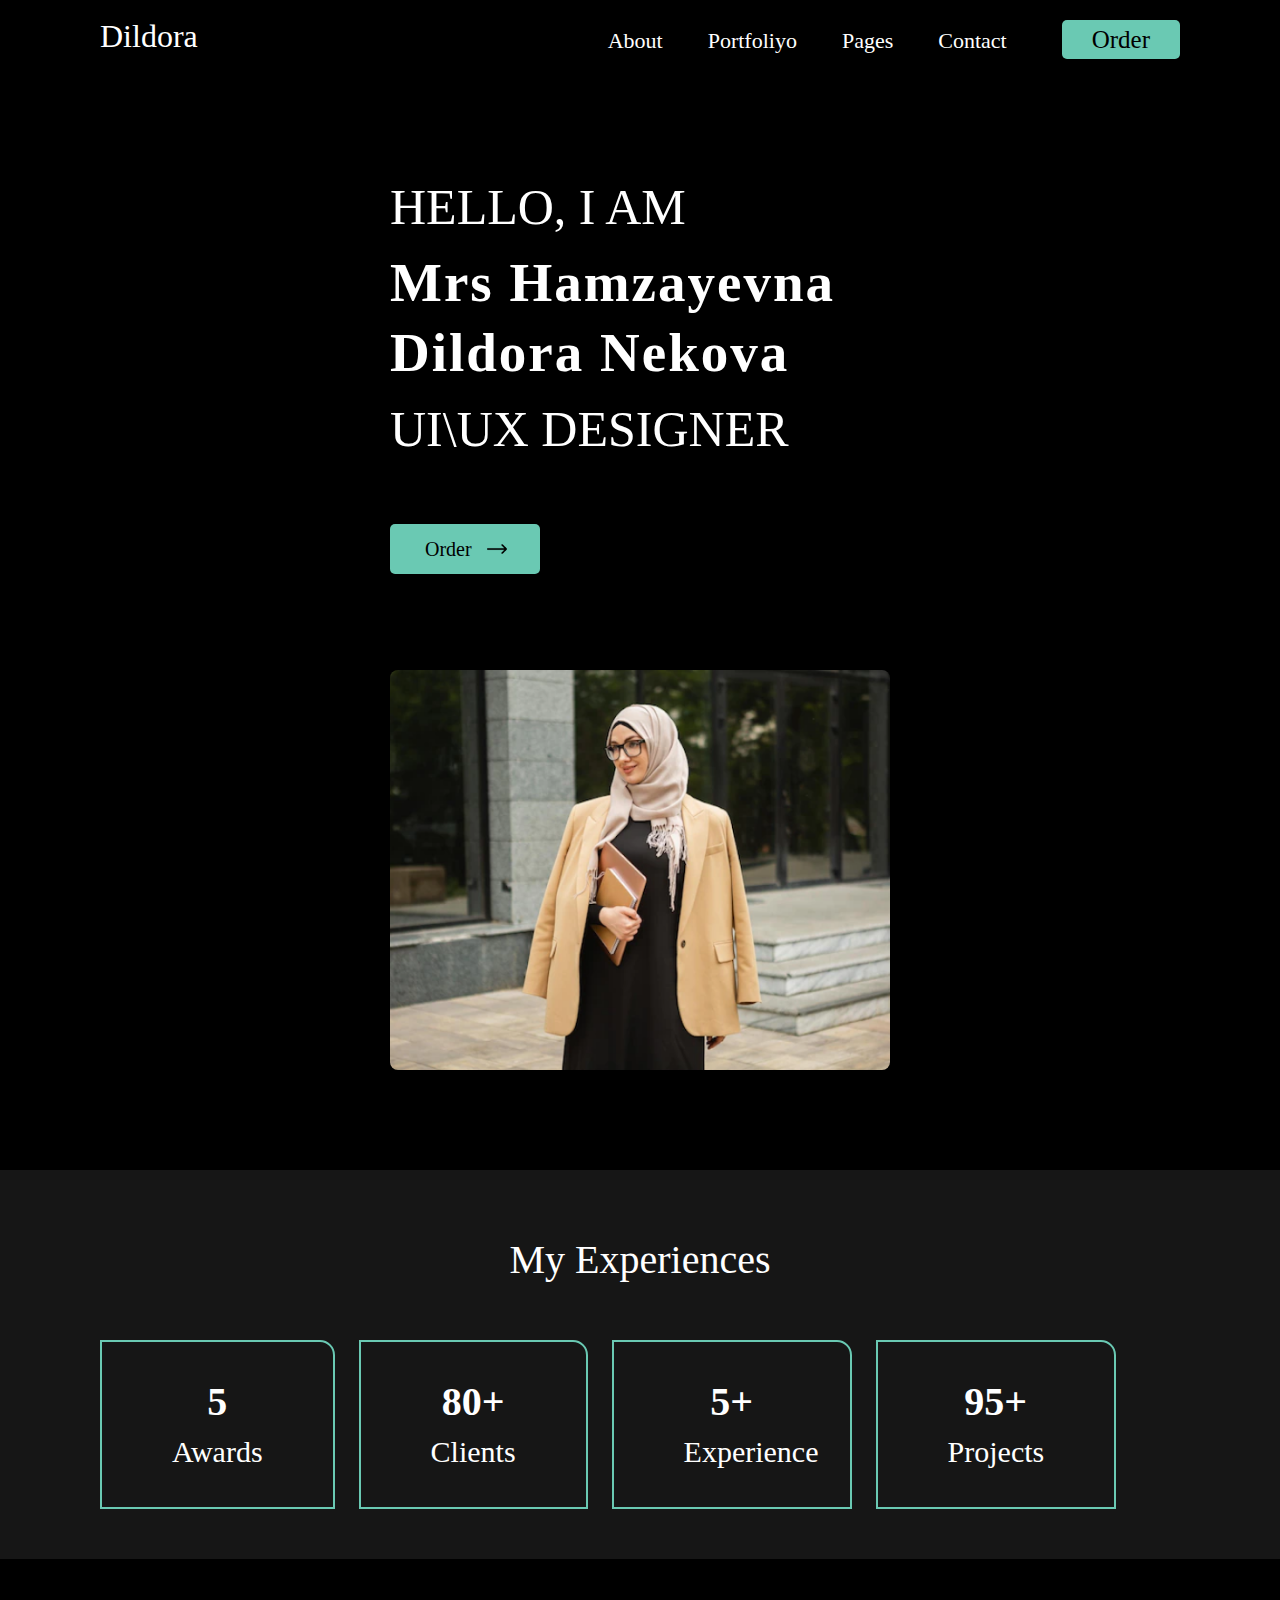
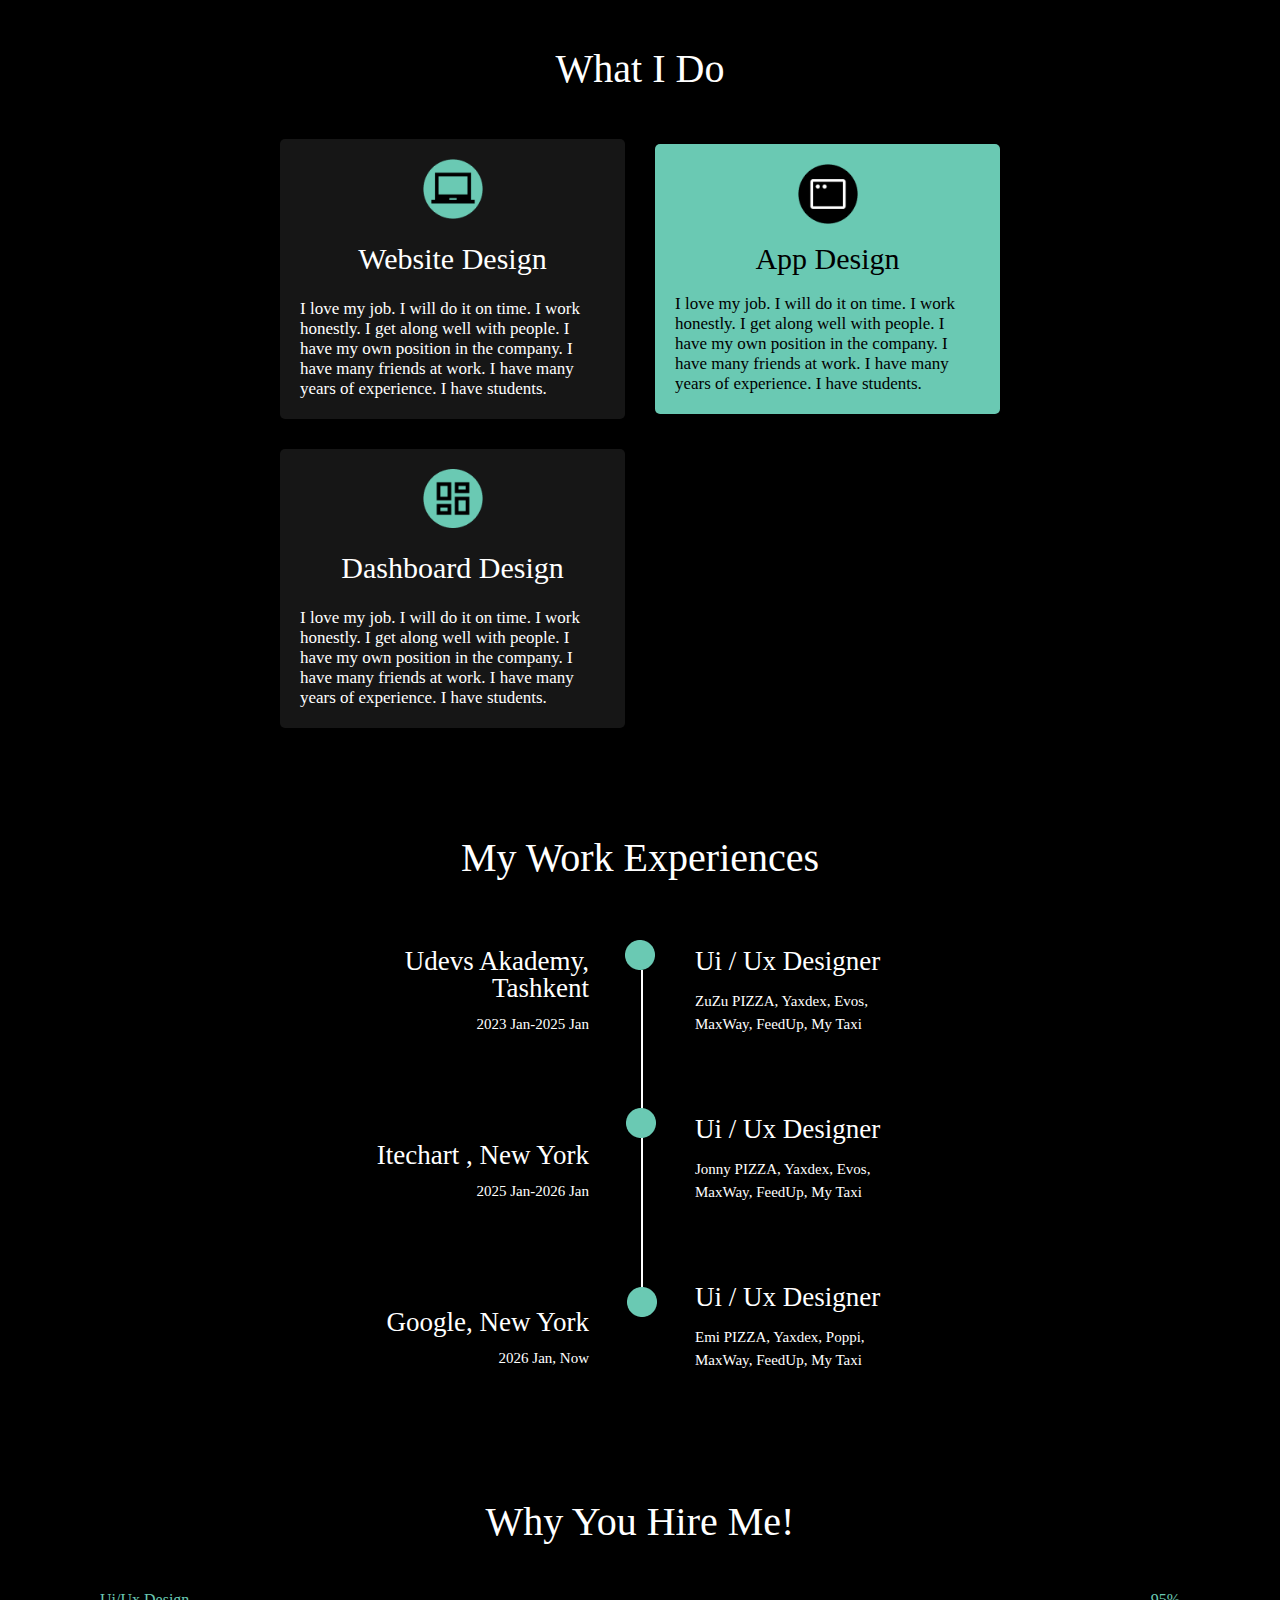
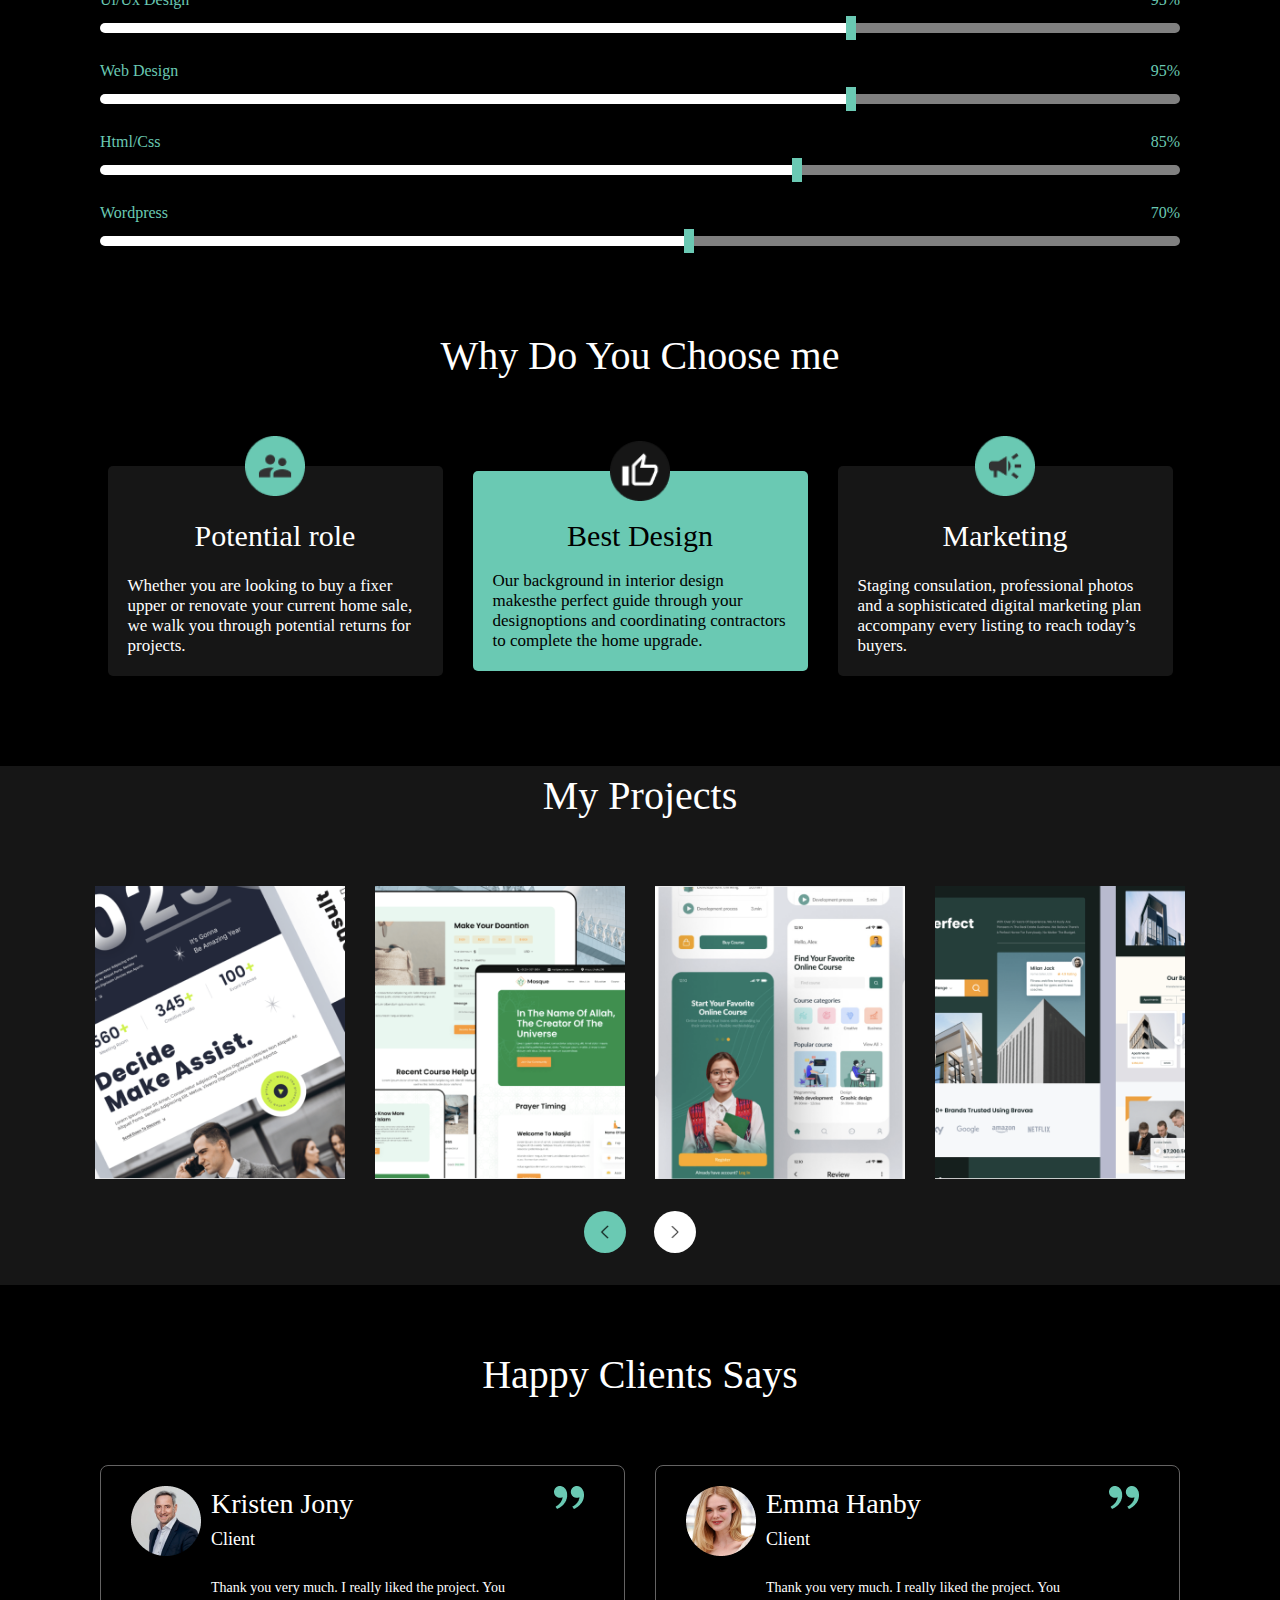
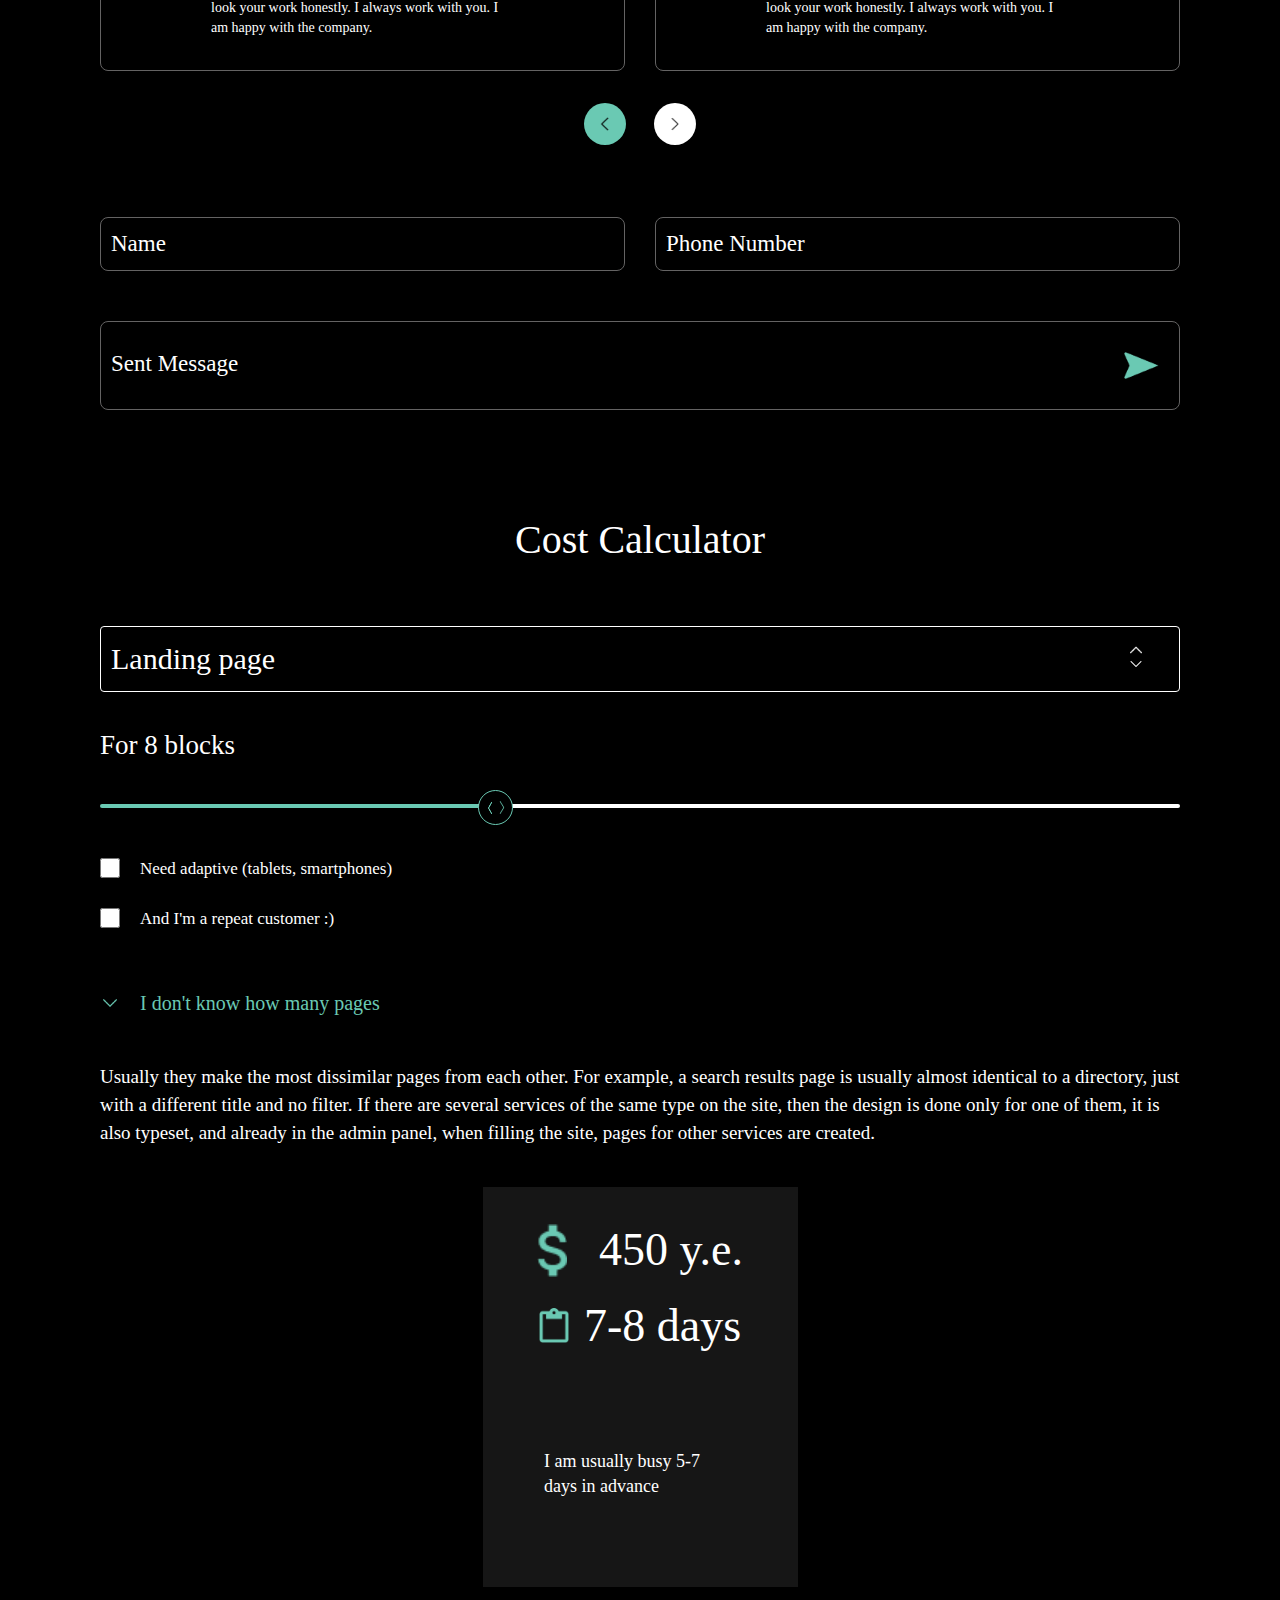
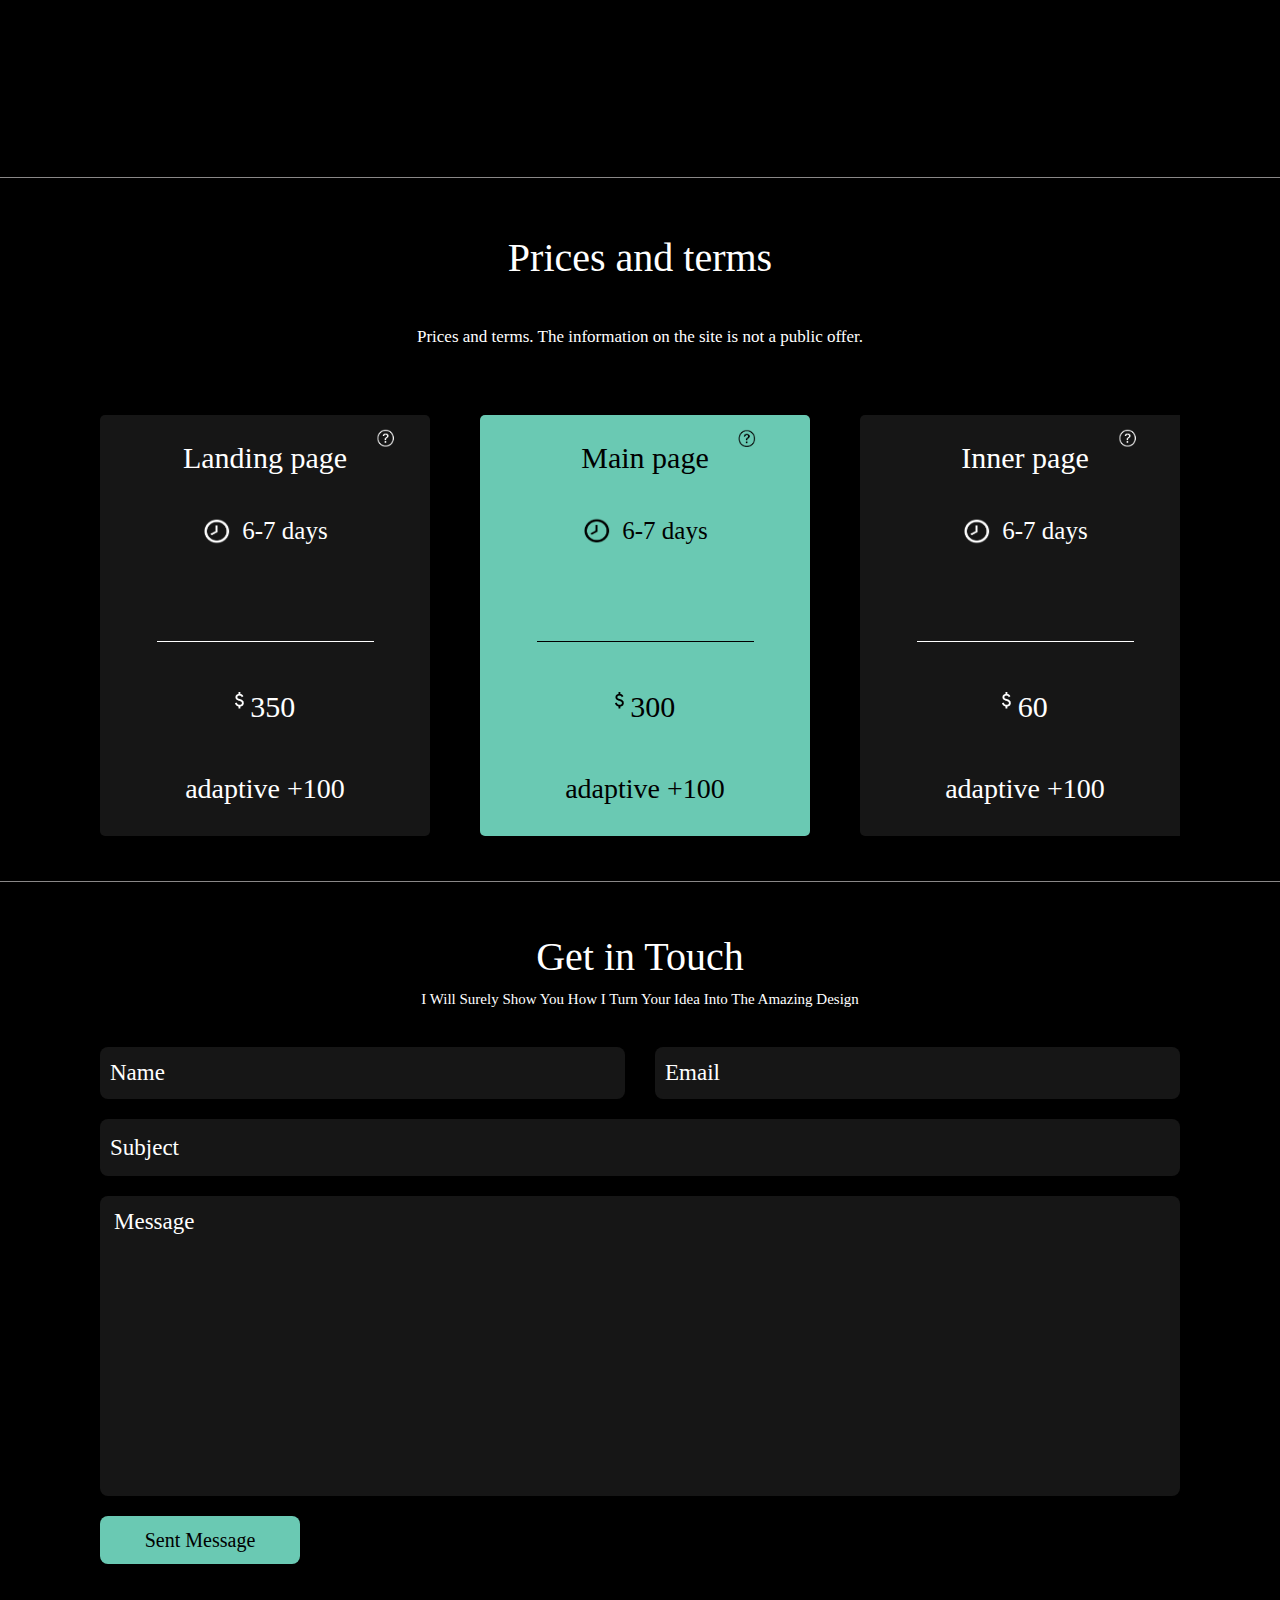
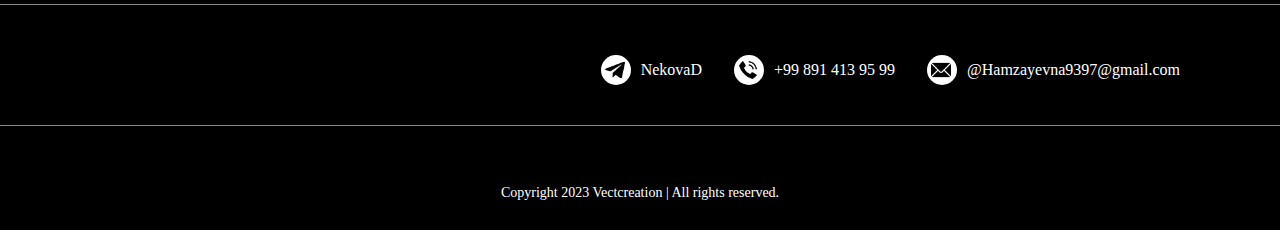
==== commit 27e61711: "added style" ====
--- a/index.html
+++ b/index.html
@@ -9,9 +9,9 @@
 </head>
 <body>
   <div class="wrapper">
-    <a href="https://kun.uz" class="test"><p>test</p></a>
-    <div class="head">
-      <div class="container">
+
+    <div class="header container">
+      <div class="head">
         <div class="ottakars">Dildora</div>
         <div class="head__box">
           <ul>
@@ -20,12 +20,15 @@
             <li>Pages</li>
             <li>Contact</li>
           </ul>
-        </div>
-        <div class="btn">Order</div>
-      </div>
-    </div>
-
-    <div class="container middle">
+          <a href="./test.html"><div class="btn">Order</div></a>
+        </div>
+        <div class="head__burger">
+          <img src="./img/burger.png" alt="img">
+        </div>
+      </div>
+    </div>
+
+    <div class="cont2 container">
       <div class="hello">
         <div class="hello__left">
           <div class="hello__title">
@@ -45,7 +48,7 @@
     </div>
 
     <div class="experiences">
-      <div class="cont">
+      <div class="container">
         <div class="experiences__title">
           My Experiences
         </div>
@@ -70,223 +73,223 @@
       </div>
     </div>
 
-    <div class="container middle">
-      <div class="what">
-        <div class="what__title">
-          What I Do
-        </div>
-        <div class="what__in">
-          <div class="what__card">
-            <img src="./img/Frame 387.png" alt="img">
-            <div class="what__card-title">
-              Website Design
-            </div>
-            <div class="what__card-subtitle">
-              I love my job. I will do it on time. I work honestly. 
-              I get along well with people. I have my own position in the 
-              company. I have many friends at work. I have many years of 
-              experience. I have students.
-            </div>
-          </div>
-          <div class="what__card2">
-            <img src="./img/ph_app-window.png" alt="img">
-            <div class="what__card2-title">
-              App Design
-            </div>
-            <div class="what__card2-subtitle">
-              I love my job. I will do it on time. I work honestly. I get 
-              along well with people. I have my own position in the company. 
-              I have many friends at work. I have many years of experience. 
-              I have students.
-            </div>
-          </div>
-          <div class="what__card">
-            <img src="./img/Frame 385.png" alt="img">
-            <div class="what__card-title">
-              Dashboard Design
-            </div>
-            <div class="what__card-subtitle">
-              I love my job. I will do it on time. I work honestly. I get 
-              along well with people. I have my own position in the company. 
-              I have many friends at work. I have many years of experience. 
-              I have students.
-            </div>
-          </div>
-        </div>
-      </div>
-
-      <div class="mywork">
-        <div class="mywork__title">
-          My Work Experiences
-        </div>
-        <div class="mywork__middle">
-          <div class="mywork__left">
-            <div>
-              <div class="mywork__left-title">
-                Udevs Akademy, Tashkent
-              </div>
-              <div class="mywork__left-subtitle">
-                2023 Jan-2025 Jan
-              </div>
-            </div>
-            <div>
-              <div class="mywork__left-title">
-                Itechart , New York
-              </div>
-              <div class="mywork__left-subtitle">
-                2025 Jan-2026 Jan
-              </div>
-            </div>
-            <div>
-              <div class="mywork__left-title">
-                Google, New York
-              </div>
-              <div class="mywork__left-subtitle">
-                2026 Jan, Now
-              </div>
-            </div>
-          </div>
-
-          <div class="mywork__center">
-            <img src="./img/Line 54.png" alt="img" class="line">
-            <img src="./img/Ellipse 81.png" alt="img" class="ellips">
-            <img src="./img/Ellipse 81.png" alt="img" class="ellips1">
-            <img src="./img/Ellipse 81.png" alt="img" class="ellips2">
-          </div>
-
-          <div class="mywork__right">
-            <div>
-              <div class="mywork__left-title">
-                Ui / Ux Designer
-              </div>
-              <div class="mywork__left-subtitle">
-                ZuZu PIZZA, Yaxdex, Evos, MaxWay, FeedUp, My Taxi
-              </div>
-            </div>
-            <div>
-              <div class="mywork__left-title">
-                Ui / Ux Designer
-              </div>
-              <div class="mywork__left-subtitle">
-                Jonny PIZZA, Yaxdex, Evos, MaxWay, FeedUp, My Taxi
-              </div>
-            </div>
-            <div>
-              <div class="mywork__left-title">
-                Ui / Ux Designer
-              </div>
-              <div class="mywork__left-subtitle">
-                Emi PIZZA, Yaxdex, Poppi, MaxWay, FeedUp, My Taxi
-              </div>
-            </div>
-          </div>
-        </div>
-        
-      </div>
-
-      <div class="whay">
-        <div class="whay__title">
-          Why You Hire Me!
-        </div>
-        <div class="whay__protsent">
-          <div class="whay__protsent-title">
-            <h3>Ui/Ux Design</h3>
-            <p>95%</p>
-          </div>
-          <div class="whay__protsent-deg">
-            <div class="whay__line">
-              <div class="whay__line-left"></div>
-              <div class="whay__line-right"></div>
-            </div>
-            <div class="whay__cursor"></div>
-          </div>
-        </div>
-
-        <div class="whay__protsent">
-          <div class="whay__protsent-title">
-            <h3>Web Design</h3>
-            <p>95%</p>
-          </div>
-          <div class="whay__protsent-deg">
-            <div class="whay__line">
-              <div class="whay__line-left"></div>
-              <div class="whay__line-right"></div>
-            </div>
-            <div class="whay__cursor"></div>
-          </div>
-        </div>
-
-        <div class="whay__protsent">
-          <div class="whay__protsent-title">
-            <h3>Html/Css</h3>
-            <p>85%</p>
-          </div>
-          <div class="whay__protsent-deg">
-            <div class="whay__line1">
-              <div class="whay__line-left1"></div>
-              <div class="whay__line-right1"></div>
-            </div>
-            <div class="whay__cursor1"></div>
-          </div>
-        </div>
-
-        <div class="whay__protsent">
-          <div class="whay__protsent-title">
-            <h3>Wordpress</h3>
-            <p>70%</p>
-          </div>
-          <div class="whay__protsent-deg">
-            <div class="whay__line2">
-              <div class="whay__line-left2"></div>
-              <div class="whay__line-right2"></div>
-            </div>
-            <div class="whay__cursor2"></div>
-          </div>
-        </div>
-
-      </div>
-
-      <div class="choos">
-        <div class="choos__title">
-          Why Do You Choose me
-        </div>
-        <div class="choos__in">
-          <div class="choos__card">
-            <img src="./img/Frame 3822.png" alt="img">
-            <div class="choos__card-title">
-              Potential role
-            </div>
-            <div class="choos__card-subtitle">
-              Whether you are looking to buy a fixer upper or renovate 
-              your current home sale, we walk you through potential returns 
-              for projects.
-            </div>
-          </div>
-          <div class="choos__card2">
-            <img src="./img/Frame 3833.png" alt="img">
-            <div class="choos__card2-title">
-              Best Design
-            </div>
-            <div class="choos__card2-subtitle">
-              Our background in interior design makesthe perfect guide 
-              through your designoptions and coordinating contractors 
-              to complete the home upgrade. 
-            </div>
-          </div>
-          <div class="choos__card">
-            <img src="./img/Frame 3844.png" alt="img">
-            <div class="choos__card-title">
-              Marketing
-            </div>
-            <div class="choos__card-subtitle">
-              Staging consulation, professional photos and a sophisticated 
-              digital marketing plan accompany every listing to reach 
-              today’s buyers.
-            </div>
-          </div>
-        </div>
-      </div>
-    </div>
+    
+    <div class="what container">
+      <div class="what__title">
+        What I Do
+      </div>
+      <div class="what__in">
+        <div class="what__card">
+          <img src="./img/Frame 387.png" alt="img">
+          <div class="what__card-title">
+            Website Design
+          </div>
+          <div class="what__card-subtitle">
+            I love my job. I will do it on time. I work honestly. 
+            I get along well with people. I have my own position in the 
+            company. I have many friends at work. I have many years of 
+            experience. I have students.
+          </div>
+        </div>
+        <div class="what__card2">
+          <img src="./img/ph_app-window.png" alt="img">
+          <div class="what__card2-title">
+            App Design
+          </div>
+          <div class="what__card2-subtitle">
+            I love my job. I will do it on time. I work honestly. I get 
+            along well with people. I have my own position in the company. 
+            I have many friends at work. I have many years of experience. 
+            I have students.
+          </div>
+        </div>
+        <div class="what__card">
+          <img src="./img/Frame 385.png" alt="img">
+          <div class="what__card-title">
+            Dashboard Design
+          </div>
+          <div class="what__card-subtitle">
+            I love my job. I will do it on time. I work honestly. I get 
+            along well with people. I have my own position in the company. 
+            I have many friends at work. I have many years of experience. 
+            I have students.
+          </div>
+        </div>
+      </div>
+    </div>
+
+    <div class="mywork container">
+      <div class="mywork__title">
+        My Work Experiences
+      </div>
+      <div class="mywork__middle">
+        <div class="mywork__left">
+          <div>
+            <div class="mywork__left-title">
+              Udevs Akademy, <br>Tashkent
+            </div>
+            <div class="mywork__left-subtitle">
+              2023 Jan-2025 Jan
+            </div>
+          </div>
+          <div>
+            <div class="mywork__left-title">
+              Itechart , New York
+            </div>
+            <div class="mywork__left-subtitle">
+              2025 Jan-2026 Jan
+            </div>
+          </div>
+          <div>
+            <div class="mywork__left-title">
+              Google, New York
+            </div>
+            <div class="mywork__left-subtitle">
+              2026 Jan, Now
+            </div>
+          </div>
+        </div>
+
+        <div class="mywork__center">
+          <img src="./img/Line 54.png" alt="img" class="line">
+          <img src="./img/Ellipse 81.png" alt="img" class="ellips">
+          <img src="./img/Ellipse 81.png" alt="img" class="ellips1">
+          <img src="./img/Ellipse 81.png" alt="img" class="ellips2">
+        </div>
+
+        <div class="mywork__right">
+          <div>
+            <div class="mywork__left-title">
+              Ui / Ux Designer
+            </div>
+            <div class="mywork__left-subtitle">
+              ZuZu PIZZA, Yaxdex, Evos, MaxWay, FeedUp, My Taxi
+            </div>
+          </div>
+          <div>
+            <div class="mywork__left-title">
+              Ui / Ux Designer
+            </div>
+            <div class="mywork__left-subtitle">
+              Jonny PIZZA, Yaxdex, Evos, MaxWay, FeedUp, My Taxi
+            </div>
+          </div>
+          <div>
+            <div class="mywork__left-title">
+              Ui / Ux Designer
+            </div>
+            <div class="mywork__left-subtitle">
+              Emi PIZZA, Yaxdex, Poppi, MaxWay, FeedUp, My Taxi
+            </div>
+          </div>
+        </div>
+      </div>
+      
+    </div>
+
+    <div class="whay container">
+      <div class="whay__title">
+        Why You Hire Me!
+      </div>
+      <div class="whay__protsent">
+        <div class="whay__protsent-title">
+          <h3>Ui/Ux Design</h3>
+          <p>95%</p>
+        </div>
+        <div class="whay__protsent-deg">
+          <div class="whay__line">
+            <div class="whay__line-left"></div>
+            <div class="whay__line-right"></div>
+          </div>
+          <div class="whay__cursor"></div>
+        </div>
+      </div>
+
+      <div class="whay__protsent">
+        <div class="whay__protsent-title">
+          <h3>Web Design</h3>
+          <p>95%</p>
+        </div>
+        <div class="whay__protsent-deg">
+          <div class="whay__line">
+            <div class="whay__line-left"></div>
+            <div class="whay__line-right"></div>
+          </div>
+          <div class="whay__cursor"></div>
+        </div>
+      </div>
+
+      <div class="whay__protsent">
+        <div class="whay__protsent-title">
+          <h3>Html/Css</h3>
+          <p>85%</p>
+        </div>
+        <div class="whay__protsent-deg">
+          <div class="whay__line1">
+            <div class="whay__line-left1"></div>
+            <div class="whay__line-right1"></div>
+          </div>
+          <div class="whay__cursor1"></div>
+        </div>
+      </div>
+
+      <div class="whay__protsent">
+        <div class="whay__protsent-title">
+          <h3>Wordpress</h3>
+          <p>70%</p>
+        </div>
+        <div class="whay__protsent-deg">
+          <div class="whay__line2">
+            <div class="whay__line-left2"></div>
+            <div class="whay__line-right2"></div>
+          </div>
+          <div class="whay__cursor2"></div>
+        </div>
+      </div>
+
+    </div>
+
+    <div class="choos container">
+      <div class="choos__title">
+        Why Do You Choose me
+      </div>
+      <div class="choos__in">
+        <div class="choos__card">
+          <img src="./img/Frame 3822.png" alt="img">
+          <div class="choos__card-title">
+            Potential role
+          </div>
+          <div class="choos__card-subtitle">
+            Whether you are looking to buy a fixer upper or renovate 
+            your current home sale, we walk you through potential returns 
+            for projects.
+          </div>
+        </div>
+        <div class="choos__card2">
+          <img src="./img/Frame 3833.png" alt="img">
+          <div class="choos__card2-title">
+            Best Design
+          </div>
+          <div class="choos__card2-subtitle">
+            Our background in interior design makesthe perfect guide 
+            through your designoptions and coordinating contractors 
+            to complete the home upgrade. 
+          </div>
+        </div>
+        <div class="choos__card">
+          <img src="./img/Frame 3844.png" alt="img">
+          <div class="choos__card-title">
+            Marketing
+          </div>
+          <div class="choos__card-subtitle">
+            Staging consulation, professional photos and a sophisticated 
+            digital marketing plan accompany every listing to reach 
+            today’s buyers.
+          </div>
+        </div>
+      </div>
+    </div>
+    
 
     <div class="projects">
       <div class="projects__title">
@@ -304,8 +307,8 @@
       </div>
     </div>
 
-    <div class="container middle">
-      <div class="heppy">
+    
+      <div class="heppy container">
         <div class="heppy__title">
           Happy Clients Says
         </div>
@@ -348,7 +351,7 @@
         </div>
       </div>
 
-      <div class="phone">
+      <div class="phone container">
         <div class="phone__imgs">
           <div class="phone__left">
             <div class="phone__left-description">
@@ -368,7 +371,7 @@
         </div>
       </div>
 
-      <div class="calculator">
+      <div class="calculator container">
         <div class="calculator__title">
           Cost Calculator
         </div>
@@ -445,7 +448,7 @@
 
       <hr class="hr1">
 
-      <div class="prices">
+      <div class="prices container">
         <div class="prices__title">
           <h3>Prices and terms</h3>
           <p>Prices and terms. The information on the site is not a public offer.</p>
@@ -461,7 +464,10 @@
               <p>6-7 days</p>
             </div> <hr>
             <div class="prices__image-number">
-              <img src="./img/Screen5.png" alt="img">
+              <div class="prices__dollar">
+                <img src="./img/Vector1313.png" alt="img">
+              </div>
+              <h2 class="prices__white">350</h2>
             </div>
             <div class="prices__bottom">
               <p>adaptive +100</p>
@@ -478,7 +484,10 @@
               <p>6-7 days</p>
             </div> <hr>
             <div class="prices__image-number">
-              <img src="./img/Screen6.png" alt="img">
+              <div class="prices__dollar">
+                <img src="./img/Vector1212.png" alt="img">
+              </div>
+              <h2 class="prices__black">300</h2>
             </div>
             <div class="prices__bottom2">
               <p>adaptive +100</p>
@@ -495,7 +504,10 @@
               <p>6-7 days</p>
             </div> <hr>
             <div class="prices__image-number">
-              <img src="./img/Screen5.png" alt="img">
+              <div class="prices__dollar">
+                <img src="./img/Vector1313.png" alt="img">
+              </div>
+              <h2 class="prices__white">60</h2>
             </div>
             <div class="prices__bottom">
               <p>adaptive +100</p>
@@ -506,7 +518,7 @@
 
       <hr class="hr2">
 
-      <div class="get">
+      <div class="get container">
         <div class="get__title">
           Get in Touch
         </div>
@@ -538,7 +550,7 @@
 
       <hr class="hr3">
 
-      <div class="contact">
+      <div class="contact container">
         <div class="telegram">
           <div class="telegram__in">
             <img src="./img/telegram.png" alt="img">
@@ -560,7 +572,7 @@
       </div>
 
       <hr class="hr3">
-    </div>
+   
 
     <div class="all__right">
       <div class="all__right-title">
--- a/css/style.css
+++ b/css/style.css
@@ -57,10 +57,10 @@
   padding: 0;
   border: 0;
 }
-/* a,
+a,
 a:visited {
   text-decoration: none;
-} */
+}
 a:hover {
   text-decoration: none;
 }
@@ -83,50 +83,82 @@
 
 .wrapper {
   background: #000;
-  /* display: flex;
+  /* display: flex; */
   flex-direction: column;
-  justify-content: space-between; */
-  max-width: 1350px;
+  justify-content: space-between;
+  /* max-width: 1368px; */
   min-height: 100vh;
-}
-
-.test {
-  position: absolute;
-  top: 30px;
-  font-size: 20px;
-  color: #fff;
-}
+  margin: 0 auto;
+}
+
+.container {
+  /* margin: 0 9.79%; */
+  max-width: 1300px;
+  margin: 0 auto;
+  padding: 0 100px;
+}
+
 
 /* Head section */
 
+
+.header {
+  max-width: 1300px;
+  display: flex;
+  justify-content: space-between;
+}
+
 .head {
   width: 100%;
   display: flex;
-  justify-content: center;
-  padding: 20px;
-}
-
-.container {
-  margin: 0 auto;
-  display: flex;
-  width: 1100px;
-  align-items: center;
+  justify-content: space-between;
+  padding: 20px 0;
+}
+
+.head__burger {
+  width: 60px;
+  display: none;
+}
+
+.head__burger img {
+  width: 50px;
+}
+
+@media (max-width: 950px) {
+
+  .head__burger {
+    width: 60px;
+    display: block;
+    cursor: pointer;
+  }
 }
 
 .ottakars {
   color: white;
   font-size: 32px;
+  width: 10%;
+  cursor: pointer;
 }
 
 .head__box {
-  width: 100%;
+  max-width: 600px;
+  display: flex;
+  justify-content: space-between;
+  gap: 45px;
+  margin: 0;
+}
+
+@media (max-width: 950px) {
+
+  .head__box {
+    display: none;
+  }
 }
 
 .head__box ul {
-  margin-left: 200px;
   padding: 10px;
   display: flex;
-  justify-content: center;
+  justify-content: end;
   width: 100%;
   gap: 45px;
 }
@@ -134,6 +166,7 @@
 .head__box ul li {
   font-size: 22px;
   color: white;
+  cursor: pointer;
 }
  
 .btn {
@@ -142,6 +175,7 @@
   font-size: 25px;
   background: #6AC9B3;
   border-radius: 5px;
+  cursor: pointer;
 }
 
 
@@ -150,10 +184,33 @@
 
 
 .hello {
-  width: 100%;
-  display: flex;
-  justify-content: space-between;
-  margin: 100px 0;
+  display: grid;
+  grid-template-columns: repeat(auto-fit, 500px);
+  gap: 96px;
+  justify-content: center;
+  align-items: center;
+  margin: 100px auto;
+  /* width: 100%; */
+
+  @media (max-width: 1024px) {
+    width: 100%;
+    display: flex;
+    justify-content: space-between;
+    margin: 100px 0;
+  }
+}
+
+.cont2 {
+  width: 100%;
+  margin: 0 auto;
+}
+
+.hello__left {
+  max-width: 500px;
+}
+
+.hello__right {
+  max-width: 500px;
 }
 
 .hello__title p {
@@ -175,6 +232,7 @@
   display: flex;
   align-items: center;
   margin-top: 70px;
+  cursor: pointer;
 }
 
 .hello__btn {
@@ -195,6 +253,7 @@
 
 .hello__right img {
   width: 500px;
+  border-radius: 8px;
 }
 
 
@@ -208,11 +267,6 @@
   padding: 70px 0 50px;
 }
 
-.cont {
-  margin: 0 auto;
-  width: 1100px;
-}
-
 .experiences__title {
   font-size: 40px;
   color: white;
@@ -222,14 +276,19 @@
 
 .experiences__cards {
   display: flex;
-  justify-content: center;
-  gap: 30px;
+  gap: 24px;
+  overflow-x: auto;
+}
+
+.experiences__cards::-webkit-scrollbar { 
+  width: 0;
 }
 
 .experiences__card {
   padding: 40px 70px;
   border: 2px solid #6AC9B3;
   border-radius: 0 15px 0 0;
+  max-width: 240px;
 }
 
 .experiences__card h3 {
@@ -264,9 +323,11 @@
 }
 
 .what__in {
-  width: 100%;
-  display: flex;
+  display: grid;
+  grid-template-columns: repeat(auto-fit, 345px);
   gap: 30px;
+  justify-content: center;
+  align-items: center;
 }
 
 .what__card {
@@ -277,6 +338,7 @@
   gap: 25px;
   padding: 20px;
   background: #161616;
+  max-width: 346px;
 }
 
 .what__card img {
@@ -302,6 +364,7 @@
   gap: 20px;
   padding: 20px;
   background: #6AC9B3;
+  max-width: 346px;
 }
 
 .what__card2-title {
@@ -324,9 +387,11 @@
 /* mywork section */
 
 
-.middle {
+.mywork {
+  display: flex;
+  align-items: center;  
   flex-direction: column;
-}
+} 
 
 .mywork__title {
   text-align: center;
@@ -337,7 +402,10 @@
 
 .mywork__middle {
   display: flex;
-  margin-right: 12%;
+  width: 550px;
+  /* justify-content: center; */
+  /* margin-right: 12%; */
+  /* margin-left: 10%; */
   gap: 30px;
 }
 
@@ -470,7 +538,7 @@
 
 .whay__cursor {
   position: absolute;
-  right: 330px;
+  right: 30%;
   top: -7px;
   height: 24px;
   width: 10px;
@@ -497,7 +565,7 @@
 
 .whay__cursor1 {
   position: absolute;
-  right: 380px;
+  right: 35%;
   top: -7px;
   height: 24px;
   width: 10px;
@@ -524,7 +592,7 @@
 
 .whay__cursor2 {
   position: absolute;
-  right: 490px;
+  right: 45%;
   top: -7px;
   height: 24px;
   width: 10px;
@@ -551,9 +619,11 @@
 }
 
 .choos__in {
-  width: 100%;
-  display: flex;
+  display: grid;
+  grid-template-columns: repeat(auto-fit, 335px);
   gap: 30px;
+  justify-content: center;
+  align-items: center;
 }
 
 .choos__card {
@@ -564,6 +634,7 @@
   gap: 25px;
   padding: 20px;
   background: #161616;
+  max-width: 336px;
 }
 
 .choos__card img {
@@ -590,6 +661,7 @@
   gap: 20px;
   padding: 20px;
   background: #6AC9B3;
+  max-width: 336px;
 }
 
 .choos__card2-title {
@@ -631,6 +703,11 @@
   display: flex;
   justify-content: center;
   gap: 30px;
+  overflow-x: auto;
+}
+
+.projects__imgs::-webkit-scrollbar {
+  width: 0;
 }
 
 .projects__imgs img {
@@ -639,10 +716,12 @@
 
 .btn1 {
   background: #6AC9B3;
+  cursor: pointer;
 }
 
 .btn2 {
   background: white;
+  cursor: pointer;
 }
 
 .projects__btns {
@@ -680,8 +759,12 @@
 
 .heppy__imgs {
   display: flex;
-  justify-content: center;
+  overflow-x: auto;
   gap: 30px;
+}
+
+.heppy__imgs::-webkit-scrollbar {
+  width: 0;
 }
 
 .heppy__left {
@@ -689,6 +772,7 @@
   border-radius: 8px;
   padding: 24px 110px 32px;
   position: relative;
+  min-width: 500px;
 }
 
 .vector1 {
@@ -796,7 +880,8 @@
 
 .calculator {
   width: 100%;
-  margin: 110px 0 90px;
+  margin-top: 110px;
+  margin-bottom: 90px;
 }
 
 .calculator__title {
@@ -812,10 +897,25 @@
   justify-content: space-between;
 }
 
+@media (max-width: 1320px) {
+
+  .calculator-head {
+    display: block;
+  }
+}  
+
 .calculator__top-left {
-  width: 68%;
+  width: 750px;
   display: flex;
   flex-direction: column;
+}
+
+@media (max-width: 1320px) {
+
+  .calculator__top-left {
+    width: 100%;
+    margin: 0 auto;
+  }
 }
 
 .calculator__top-landing {
@@ -859,11 +959,13 @@
 }
 
 .i1 {
+  width: 35%;
   height: 4px;
   border-radius: 4px 0 0 4px;
 }
 
 .i2 {
+  width: 65%;
   border-radius: 0 4px 4px 0;
   height: 4px;
 }
@@ -877,11 +979,12 @@
   justify-content: center;
   position: absolute;
   top: -14px;
-  left: 260px;
+  left: 35%;
   gap: 3px;
   background: #000;
   border: 1px solid #6AC9B3;
   margin-bottom: 60px;
+  cursor: pointer;
 }
 
 .b1 {
@@ -956,7 +1059,16 @@
 .calculator__top-right-top {
   display: flex;
   flex-direction: column;
-  width: 28%;
+  /* width: 28%; */
+  width: 315px;
+}
+
+@media (max-width: 1320px) {
+
+  .calculator__top-right-top {
+    margin-top: 40px;
+    margin: 40px auto 0;
+  }
 }
 
 .calculator__top-right {
@@ -1026,7 +1138,7 @@
 .hr2 {
   width: 100%;
   height: 1px;
-  margin-top: 20px;
+  margin-top: 45px;
   background: rgb(138, 136, 136);
 }
 
@@ -1065,9 +1177,13 @@
 }
 
 .prices__in {
-  width: 100%;
   display: flex;
   gap: 50px;
+  overflow-x: auto;
+}
+
+.prices__in::-webkit-scrollbar {
+  width: 0;
 }
 
 .prices__card {
@@ -1077,7 +1193,7 @@
   align-items: center;
   gap: 25px;
   padding: 10px;
-  width: 30%;
+  min-width: 330px;
   background: #161616;
 }
 
@@ -1088,7 +1204,7 @@
   align-items: center;
   gap: 25px;
   padding: 10px;
-  width: 30%;
+  min-width: 330px;
   background: #6AC9B3;
 }
 
@@ -1148,11 +1264,22 @@
 
 .prices__image-number {
   margin: 25px 0 28px;
-}
-
-.prices__image-number img {
-  width: 70px;
-  height: 33px;
+  display: flex;
+  gap: 6.5px;
+}
+
+.prices__dollar img {
+  width: 9px;
+}
+
+.prices__white {
+  color: white;
+  font-size: 30px;
+}
+
+.prices__black {
+  color: black;
+  font-size: 30px;
 }
 
 .prices__bottom {
@@ -1287,6 +1414,7 @@
   margin-top: 20px;
   border-radius: 8px;
   text-align: center;
+  cursor: pointer;
 }
 
 
@@ -1302,6 +1430,19 @@
   margin: 50px 0 20px;
 }
 
+@media (max-width: 800px) {
+
+  .contact {
+    display: flex;
+    flex-direction: column;
+    justify-content: flex-end;
+    align-items: center;
+    gap: 32px;
+    width: 100%;
+    margin: 50px 0 20px;
+  }
+}
+
 .telegram {
   display: flex;
   gap: 15px;
@@ -1312,6 +1453,7 @@
 .telegram p {
   color: white;
   font-size: 16px;
+  cursor: pointer;
 }
 
 .telegram__in {
@@ -1327,6 +1469,7 @@
 .telegram__in img {
   width: 20px;
   height: 20px;
+  cursor: pointer;
 }
 
 .phone1 {
@@ -1350,11 +1493,13 @@
 .phone__in1 img { 
   width: 20px;
   height: 20px;
+  cursor: pointer;
 }
 
 .phone1 p {
   color: white;
   font-size: 16px;
+  cursor: pointer;
 }
 
 .email {
@@ -1378,11 +1523,13 @@
 .email__in img {
   width: 20px;
   height: 20px;
+  cursor: pointer;
 }
 
 .email p {
   color: white;
   font-size: 16px;
+  cursor: pointer;
 }
 
 
